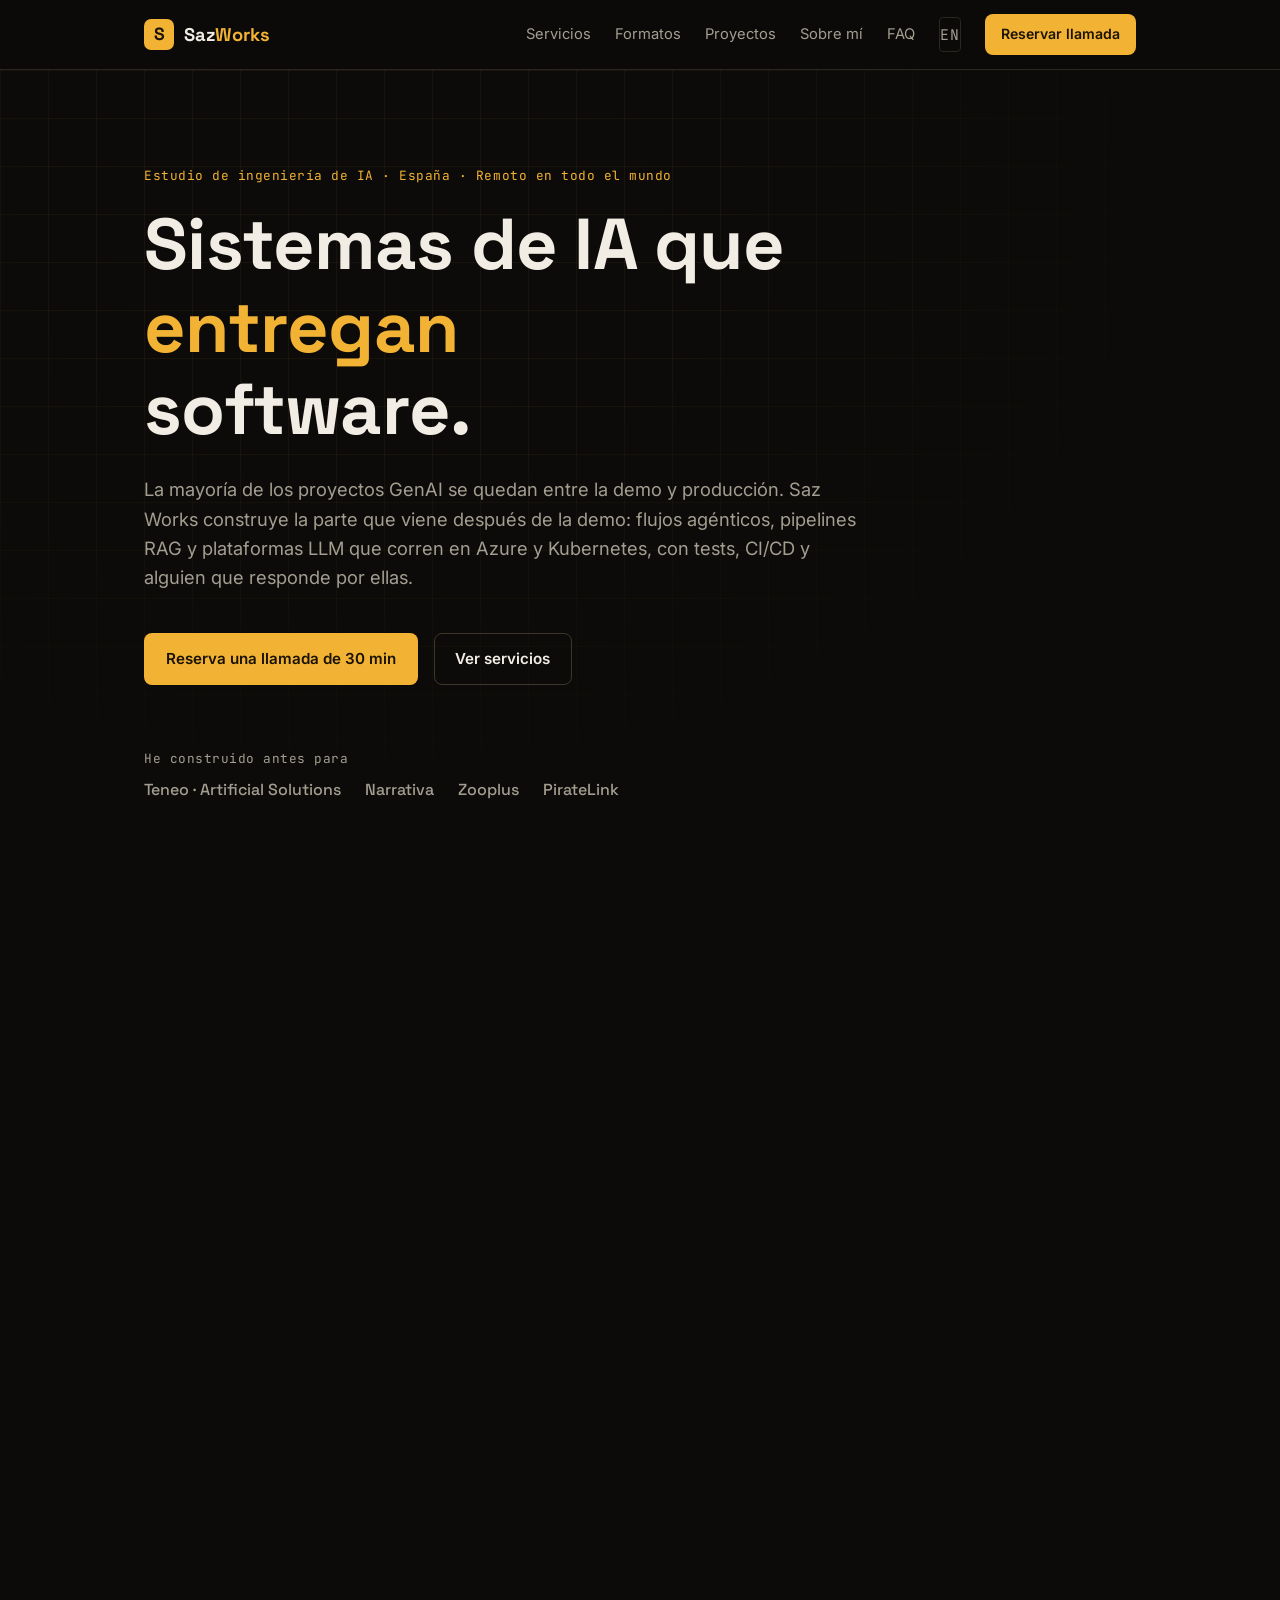
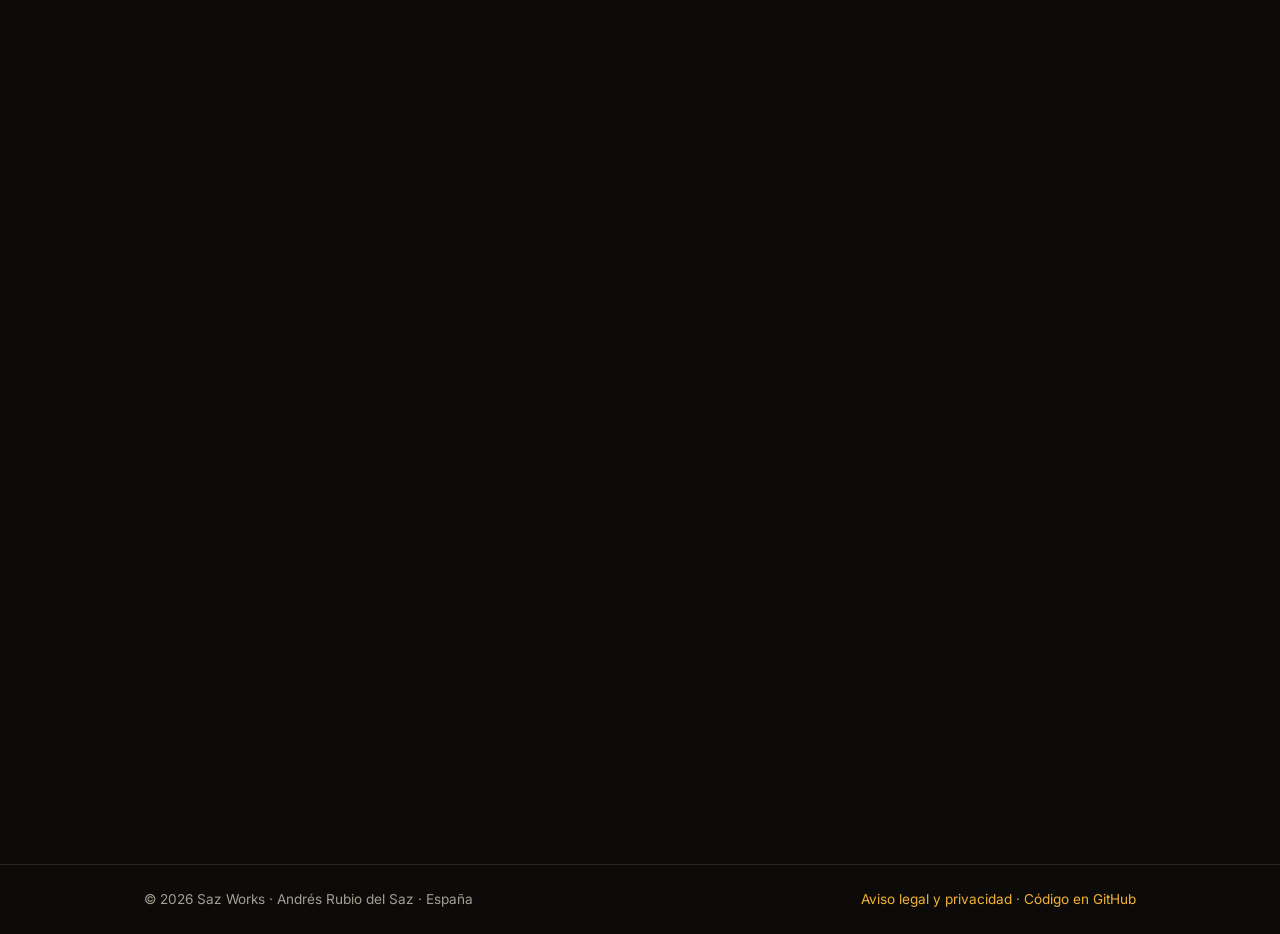
==== es/index.html @ 75184fa1 "Add brand assets, favicon, OG image, legal pages and testimonials slot - SVG logo set (horizontal da" ====
<!DOCTYPE html>
<html lang="es">
<head>
  <meta charset="UTF-8">
  <meta name="viewport" content="width=device-width, initial-scale=1.0">
  <title>Saz Works — Sistemas de IA que entregan software</title>
  <meta name="description" content="Saz Works es el estudio de ingeniería de IA de Andrés Rubio del Saz. GenAI en producción: flujos agénticos, pipelines RAG y plataformas LLM sobre Azure y Kubernetes. En remoto, desde España.">
  <meta name="author" content="Andrés Rubio del Saz">
  <meta name="theme-color" content="#0c0b09">
  <link rel="canonical" href="https://andresrubio.github.io/sazworks/es/">
  <link rel="alternate" hreflang="en" href="https://andresrubio.github.io/sazworks/">
  <link rel="alternate" hreflang="es" href="https://andresrubio.github.io/sazworks/es/">
  <link rel="alternate" hreflang="x-default" href="https://andresrubio.github.io/sazworks/">
  <meta property="og:type" content="website">
  <meta property="og:url" content="https://andresrubio.github.io/sazworks/es/">
  <meta property="og:title" content="Saz Works — Sistemas de IA que entregan software">
  <meta property="og:description" content="Ingeniería GenAI en producción: flujos agénticos, pipelines RAG y plataformas LLM que pasan de la demo a producción.">
  <meta property="og:site_name" content="Saz Works">
  <meta property="og:locale" content="es_ES">
  <meta property="og:image" content="https://andresrubio.github.io/sazworks/assets/og.png">
  <meta property="og:image:width" content="1200">
  <meta property="og:image:height" content="630">
  <meta property="og:image:alt" content="Saz Works — Sistemas de IA que entregan software">
  <meta name="twitter:card" content="summary_large_image">
  <link rel="icon" href="../favicon.ico" sizes="32x32">
  <link rel="icon" href="../favicon.svg" type="image/svg+xml">
  <link rel="apple-touch-icon" href="../assets/apple-touch-icon.png">
  <link rel="preconnect" href="https://fonts.googleapis.com">
  <link rel="preconnect" href="https://fonts.gstatic.com" crossorigin>
  <link href="https://fonts.googleapis.com/css2?family=Space+Grotesk:wght@500;700&family=Inter:wght@400;500;600&family=JetBrains+Mono:wght@400;500&display=swap" rel="stylesheet">
  <link rel="stylesheet" href="../styles.css">
  <noscript><style>.reveal{opacity:1;transform:none}</style></noscript>
  <script type="application/ld+json">
  {
    "@context": "https://schema.org",
    "@type": "ProfessionalService",
    "name": "Saz Works",
    "url": "https://andresrubio.github.io/sazworks/es/",
    "logo": "https://andresrubio.github.io/sazworks/assets/icon-512.png",
    "image": "https://andresrubio.github.io/sazworks/assets/og.png",
    "inLanguage": "es",
    "description": "Estudio de ingeniería de IA que construye GenAI en producción: flujos agénticos, pipelines RAG y plataformas LLM sobre Azure y Kubernetes.",
    "email": "andres.rubio.saz@gmail.com",
    "areaServed": "Worldwide",
    "address": { "@type": "PostalAddress", "addressCountry": "ES" },
    "founder": {
      "@type": "Person",
      "name": "Andrés Rubio del Saz",
      "jobTitle": "Ingeniero de IA y arquitecto de software",
      "sameAs": [
        "https://www.linkedin.com/in/andresrubiodelsaz",
        "https://github.com/AndresRubio",
        "https://andresrubio.github.io/portfolio",
        "https://andresrubio.github.io/aboutme/"
      ]
    }
  }
  </script>
</head>
<body>
  <a class="skip-link" href="#main">Saltar al contenido</a>

  <header class="site-header">
    <div class="container header-inner">
      <a href="#top" class="wordmark" aria-label="Inicio de Saz Works">
        <span class="wordmark-mark" aria-hidden="true">S</span>
        <span class="wordmark-text">Saz<span class="accent">Works</span></span>
      </a>
      <button class="nav-toggle" type="button" aria-expanded="false" aria-controls="site-nav" aria-label="Abrir menú">
        <span class="nav-toggle-bar"></span>
        <span class="nav-toggle-bar"></span>
      </button>
      <nav id="site-nav" class="site-nav" aria-label="Principal">
        <a href="#services">Servicios</a>
        <a href="#engagements">Formatos</a>
        <a href="#work">Proyectos</a>
        <a href="#about">Sobre mí</a>
        <a href="#faq">FAQ</a>
        <a href="../" class="lang-switch" lang="en" hreflang="en" aria-label="Switch to English">EN</a>
        <a href="mailto:andres.rubio.saz@gmail.com?subject=Saz%20Works%20%E2%80%94%20llamada%20inicial" class="btn btn-primary btn-sm cta">Reservar llamada</a>
      </nav>
    </div>
  </header>

  <main id="main">
    <section id="top" class="hero">
      <div class="container">
        <p class="eyebrow">Estudio de ingeniería de IA · España · Remoto en todo el mundo</p>
        <h1>Sistemas de IA que <span class="accent">entregan</span> software.</h1>
        <p class="hero-lead">
          La mayoría de los proyectos GenAI se quedan entre la demo y producción. Saz Works
          construye la parte que viene después de la demo: flujos agénticos, pipelines RAG y
          plataformas LLM que corren en Azure y Kubernetes, con tests, CI/CD y alguien que
          responde por ellas.
        </p>
        <div class="hero-actions">
          <a href="mailto:andres.rubio.saz@gmail.com?subject=Saz%20Works%20%E2%80%94%20llamada%20inicial" class="btn btn-primary cta">Reserva una llamada de 30 min</a>
          <a href="#services" class="btn btn-ghost">Ver servicios</a>
        </div>
        <div class="trust">
          <p class="trust-label">He construido antes para</p>
          <ul class="trust-list" role="list">
            <li>Teneo · Artificial Solutions</li>
            <li>Narrativa</li>
            <li>Zooplus</li>
            <li>PirateLink</li>
          </ul>
        </div>
      </div>
    </section>

    <section id="services" class="section reveal">
      <div class="container">
        <p class="section-kicker">01 · Servicios</p>
        <h2>Qué construyo</h2>
        <p class="section-intro">
          Cuatro cosas, de principio a fin: arquitectura, código, despliegue y entrega.
          Python y Java. Azure, AWS y Kubernetes. Tu stack, no el mío.
        </p>
        <div class="card-grid">
          <article class="card">
            <h3>Sistemas agénticos y SDLC con IA</h3>
            <p>
              Flujos multiagente que planifican, generan, revisan y entregan código o
              documentos. Uso de herramientas, orquestación, guardarraíles y evaluación para que
              los agentes se ganen la confianza en lugar de exigirla.
            </p>
            <ul class="tag-list" role="list">
              <li class="tag">Pydantic AI</li><li class="tag">LangChain</li><li class="tag">APIs de Claude y OpenAI</li><li class="tag">MCP</li>
            </ul>
          </article>
          <article class="card">
            <h3>RAG e integración de LLM</h3>
            <p>
              Pipelines de recuperación sobre tus propios datos, prompt engineering, evaluación
              de LLM privados y alojados, y datos sintéticos de prueba para que la calidad se
              mida en vez de intuirse.
            </p>
            <ul class="tag-list" role="list">
              <li class="tag">LlamaIndex</li><li class="tag">Búsqueda vectorial</li><li class="tag">Evaluación de LLM</li><li class="tag">Datos sintéticos</li>
            </ul>
          </article>
          <article class="card">
            <h3>Ingeniería de plataforma GenAI</h3>
            <p>
              Los servicios alrededor del modelo: microservicios en Python y Java, streams de
              Kafka, despliegues en Kubernetes sobre Azure o AWS, CI/CD y observabilidad. Diez
              años de backend aplicados a productos con LLM.
            </p>
            <ul class="tag-list" role="list">
              <li class="tag">Python</li><li class="tag">Java 21</li><li class="tag">Kubernetes</li><li class="tag">Azure</li><li class="tag">Kafka</li>
            </ul>
          </article>
          <article class="card">
            <h3>Auditoría de arquitectura de IA</h3>
            <p>
              Dos semanas dentro de tu stack GenAI actual. Recibes un informe escrito de lo que
              bloquea producción, una hoja de ruta priorizada y una estimación de coste y riesgo
              por paso. Útil antes de contratar, comprar o rehacer.
            </p>
            <ul class="tag-list" role="list">
              <li class="tag">Revisión de arquitectura</li><li class="tag">Hoja de ruta</li><li class="tag">Coste y riesgo</li>
            </ul>
          </article>
        </div>
      </div>
    </section>

    <section id="engagements" class="section reveal">
      <div class="container">
        <p class="section-kicker">02 · Formatos</p>
        <h2>Cómo podemos trabajar juntos</h2>
        <p class="section-intro">
          Tres formatos, cada uno con alcance fijo y una demo semanal. Presupuesto bajo petición
          tras una primera llamada.
        </p>
        <div class="card-grid card-grid-3">
          <article class="card card-plan">
            <p class="plan-length">1–2 semanas</p>
            <h3>Auditoría inicial</h3>
            <p>
              Evaluación de un proyecto GenAI existente o de una idea que quieres validar.
              Termina con un informe escrito y una hoja de ruta que puedes ejecutar conmigo o
              sin mí.
            </p>
            <ul class="check-list" role="list">
              <li>Revisión de arquitectura y código</li>
              <li>Carencias para llegar a producción</li>
              <li>Hoja de ruta priorizada y estimaciones</li>
            </ul>
            <a href="mailto:andres.rubio.saz@gmail.com?subject=Saz%20Works%20%E2%80%94%20auditor%C3%ADa%20inicial" class="btn btn-ghost btn-block cta">Pedir presupuesto</a>
          </article>
          <article class="card card-plan card-plan-featured">
            <p class="plan-length">4–8 semanas</p>
            <h3>Sprint de construcción</h3>
            <p>
              Una funcionalidad o sistema acotado, desplegado en tu entorno: un flujo de
              agentes, un servicio RAG, un arnés de evaluación. Demos semanales, tests,
              documentación y una sesión de entrega.
            </p>
            <ul class="check-list" role="list">
              <li>Alcance fijo, precio fijo</li>
              <li>Desplegado en tu nube</li>
              <li>Tests, CI/CD y documentación incluidos</li>
            </ul>
            <a href="mailto:andres.rubio.saz@gmail.com?subject=Saz%20Works%20%E2%80%94%20sprint%20de%20construcci%C3%B3n" class="btn btn-primary btn-block cta">Pedir presupuesto</a>
          </article>
          <article class="card card-plan">
            <p class="plan-length">Mensual</p>
            <h3>Ingeniero de IA fraccional</h3>
            <p>
              Dos o tres días a la semana integrado en tu equipo. Decisiones de arquitectura,
              código, revisiones y mentoría para ingenieros que se pasan a GenAI.
            </p>
            <ul class="check-list" role="list">
              <li>2–3 días por semana</li>
              <li>Cancelación con un mes de aviso</li>
              <li>Tus herramientas, tus repos, tus rituales</li>
            </ul>
            <a href="mailto:andres.rubio.saz@gmail.com?subject=Saz%20Works%20%E2%80%94%20ingeniero%20de%20IA%20fraccional" class="btn btn-ghost btn-block cta">Pedir presupuesto</a>
          </article>
        </div>
      </div>
    </section>

    <section id="process" class="section reveal">
      <div class="container">
        <p class="section-kicker">03 · Proceso</p>
        <h2>De la primera llamada a la entrega</h2>
        <ol class="steps" role="list">
          <li class="step">
            <span class="step-num">1</span>
            <h3>Llamada</h3>
            <p>Treinta minutos sobre qué intentas lanzar y qué lo está frenando. Sin diapositivas.</p>
          </li>
          <li class="step">
            <span class="step-num">2</span>
            <h3>Alcance</h3>
            <p>Una propuesta de una página: entregables, plazos, precio y qué queda explícitamente fuera.</p>
          </li>
          <li class="step">
            <span class="step-num">3</span>
            <h3>Construcción</h3>
            <p>Trabajo en tus repos con una demo cada semana. Ves progreso, no informes de estado.</p>
          </li>
          <li class="step">
            <span class="step-num">4</span>
            <h3>Entrega</h3>
            <p>Tests, documentación, runbooks y una sesión con tu equipo para que sobreviva sin mí.</p>
          </li>
        </ol>
      </div>
    </section>

    <section id="work" class="section reveal">
      <div class="container">
        <p class="section-kicker">04 · Proyectos seleccionados</p>
        <h2>Entregado antes</h2>
        <div class="work-list">
          <article class="work-item">
            <div class="work-head">
              <h3>Plataforma SaaS de IA conversacional</h3>
              <p class="work-meta">Teneo · Artificial Solutions · 2023–2026</p>
            </div>
            <p>
              Lideré la I+D GenAI de una plataforma conversacional low-code: patrones RAG,
              evaluación de LLM privados, datos sintéticos de prueba y módulos de analítica en
              Python con LlamaIndex y LangChain, desplegados en Azure y Kubernetes.
            </p>
            <ul class="tag-list" role="list">
              <li class="tag">RAG</li><li class="tag">Evaluación de LLM</li><li class="tag">Azure</li><li class="tag">Kubernetes</li><li class="tag">Java</li><li class="tag">Kafka</li>
            </ul>
          </article>
          <article class="work-item">
            <div class="work-head">
              <h3>Motor agéntico de juego PirateLink</h3>
              <p class="work-meta">I+D personal · 2023–actualidad</p>
            </div>
            <p>
              Un motor de eventos agéntico para videojuegos construido desde cero: agentes
              basados en LLaMA razonan sobre eventos del juego, voz en tiempo real con TTS/ASR
              de Groq, orquestación asíncrona y un flujo de programación asistido por IA en todo
              el desarrollo.
            </p>
            <ul class="tag-list" role="list">
              <li class="tag">Pydantic AI</li><li class="tag">LLaMA</li><li class="tag">Groq</li><li class="tag">TTS/ASR</li><li class="tag">Async</li>
            </ul>
          </article>
          <article class="work-item">
            <div class="work-head">
              <h3>Plataforma de NLP como servicio</h3>
              <p class="work-meta">Narrativa · 2022–2023</p>
            </div>
            <p>
              Diseñé y construí la capa SaaS que sirve los modelos NLP de Narrativa:
              microservicios en Java 17 y Micronaut, PostgreSQL, Kubernetes con Argo y GitLab
              CI/CD.
            </p>
            <ul class="tag-list" role="list">
              <li class="tag">Java 17</li><li class="tag">Micronaut</li><li class="tag">Argo</li><li class="tag">GitLab CI/CD</li>
            </ul>
          </article>
          <article class="work-item">
            <div class="work-head">
              <h3>Plataforma e-commerce y pipelines de ML</h3>
              <p class="work-meta">Zooplus · 2016–2022</p>
            </div>
            <p>
              Seis años en la migración de monolito a microservicios de una de las mayores
              plataformas de e-commerce de Europa, además de pipelines de machine learning con
              PySpark sobre AWS y Mesos.
            </p>
            <ul class="tag-list" role="list">
              <li class="tag">Microservicios</li><li class="tag">PySpark</li><li class="tag">AWS</li><li class="tag">Spring</li>
            </ul>
          </article>
        </div>
      </div>
    </section>

    <section id="about" class="section reveal">
      <div class="container about-grid">
        <div>
          <p class="section-kicker">05 · Sobre mí</p>
          <h2>Detrás de Saz Works</h2>
        </div>
        <div class="about-body">
          <p>
            Saz Works es el estudio de <strong>Andrés Rubio del Saz</strong>, ingeniero de IA y
            arquitecto de software afincado en España. Más de diez años de backend en Java y
            Python, los últimos tres centrados en GenAI: RAG, flujos agénticos y evaluación de
            LLM en producción.
          </p>
          <p>
            Trabajo como un único ingeniero senior, no como agencia. Hablas con la persona que
            escribe el código. Digo que no al trabajo que no puedo entregar bien, y discuto las
            decisiones técnicas cuando la evidencia lo pide.
          </p>
          <div class="about-links">
            <a href="https://andresrubio.github.io/portfolio" class="text-link" target="_blank" rel="noopener">Portfolio</a>
            <a href="https://andresrubio.github.io/aboutme/" class="text-link" target="_blank" rel="noopener">CV</a>
            <a href="https://www.linkedin.com/in/andresrubiodelsaz" class="text-link" target="_blank" rel="noopener">LinkedIn</a>
            <a href="https://github.com/AndresRubio" class="text-link" target="_blank" rel="noopener">GitHub</a>
          </div>
        </div>
      </div>
    </section>

    <!--
      TESTIMONIOS — descomenta esta sección cuando tengas 2 o 3 citas reales.
      Pídelas a excompañeros o clientes de Teneo, Narrativa o Zooplus. Menos de 40 palabras
      cada una, siempre con nombre, cargo y empresa. Nunca publiques citas inventadas.

    <section id="testimonials" class="section reveal">
      <div class="container">
        <p class="section-kicker">06 · Qué dicen los clientes</p>
        <h2>En sus palabras</h2>
        <div class="card-grid card-grid-3 quotes">
          <figure class="card quote">
            <blockquote>
              <p>«La cita va aquí. Concreta, sobre el resultado, menos de cuarenta palabras.»</p>
            </blockquote>
            <figcaption><strong>Nombre Apellido</strong><span>Cargo · Empresa</span></figcaption>
          </figure>
          <figure class="card quote">
            <blockquote>
              <p>«La cita va aquí.»</p>
            </blockquote>
            <figcaption><strong>Nombre Apellido</strong><span>Cargo · Empresa</span></figcaption>
          </figure>
          <figure class="card quote">
            <blockquote>
              <p>«La cita va aquí.»</p>
            </blockquote>
            <figcaption><strong>Nombre Apellido</strong><span>Cargo · Empresa</span></figcaption>
          </figure>
        </div>
      </div>
    </section>
    -->

    <section id="faq" class="section reveal">
      <div class="container">
        <p class="section-kicker">06 · FAQ</p>
        <h2>Preguntas habituales</h2>
        <div class="faq-list">
          <details>
            <summary>¿Trabajas en remoto y con distintos husos horarios?</summary>
            <p>Sí. Estoy en España (CET) y trabajo en remoto con equipos de toda Europa desde 2022. Con cuatro horas de solapamiento al día es suficiente.</p>
          </details>
          <details>
            <summary>¿Qué modelos y nubes utilizas?</summary>
            <p>Lo que encaje con tus restricciones: Claude, OpenAI, Gemini o modelos abiertos como LLaMA en Groq o en tus propias GPU. Azure y AWS en producción, Kubernetes en ambos.</p>
          </details>
          <details>
            <summary>¿Firmas NDA y trabajas en nuestros repositorios?</summary>
            <p>Sí a ambas. Trabajo dentro de tu GitHub o GitLab, sigo tu proceso de revisión y lo dejo todo documentado.</p>
          </details>
          <details>
            <summary>¿Cuál es la forma más rápida de empezar?</summary>
            <p>Reserva una llamada de treinta minutos. Si hay encaje, recibes una propuesta de una página en tres días laborables y normalmente podemos empezar en dos semanas.</p>
          </details>
        </div>
      </div>
    </section>

    <section id="contact" class="section reveal contact">
      <div class="container">
        <p class="section-kicker">07 · Contacto</p>
        <h2>¿Tienes un proyecto GenAI atascado antes de producción?</h2>
        <p class="section-intro">Cuéntame qué intentas lanzar. Respondo en un día laborable.</p>
        <div class="hero-actions">
          <a href="mailto:andres.rubio.saz@gmail.com?subject=Saz%20Works%20%E2%80%94%20llamada%20inicial" class="btn btn-primary cta">Reserva una llamada de 30 min</a>
          <a href="mailto:andres.rubio.saz@gmail.com" class="btn btn-ghost">andres.rubio.saz@gmail.com</a>
          <a href="https://www.linkedin.com/in/andresrubiodelsaz" class="btn btn-ghost" target="_blank" rel="noopener">LinkedIn</a>
        </div>
      </div>
    </section>
  </main>

  <footer class="site-footer">
    <div class="container footer-inner">
      <p>&copy; 2026 Saz Works · Andrés Rubio del Saz · España</p>
      <p><a href="legal/">Aviso legal y privacidad</a> · <a href="https://github.com/AndresRubio/sazworks" target="_blank" rel="noopener">Código en GitHub</a></p>
    </div>
  </footer>

  <script src="../script.js"></script>
</body>
</html>
---- styles.css ----
:root {
  --bg: #0c0b09;
  --bg-rgb: 12, 11, 9;
  --bg-alt: #15130f;
  --bg-card: #17150f;
  --text: #f1ede4;
  --text-dim: #a49e91;
  --accent: #f2b233;
  --accent-ink: #1a1305;
  --border: #2a2620;
  --border-strong: #3d3729;
  --font-sans: 'Inter', system-ui, sans-serif;
  --font-display: 'Space Grotesk', 'Inter', system-ui, sans-serif;
  --font-mono: 'JetBrains Mono', ui-monospace, monospace;
  --space-1: 0.5rem;
  --space-2: 1rem;
  --space-3: 1.5rem;
  --space-4: 2.5rem;
  --space-5: 4rem;
  --space-6: 6rem;
  --max-width: 1040px;
  --radius: 10px;
}

* { box-sizing: border-box; }

html { scroll-behavior: smooth; }

@media (prefers-reduced-motion: reduce) {
  html { scroll-behavior: auto; }
  *, *::before, *::after { animation: none !important; transition: none !important; }
}

body {
  margin: 0;
  background: var(--bg);
  color: var(--text);
  font-family: var(--font-sans);
  line-height: 1.6;
  -webkit-font-smoothing: antialiased;
}

.container {
  max-width: var(--max-width);
  margin: 0 auto;
  padding: 0 var(--space-3);
}

.accent { color: var(--accent); }

h1, h2, h3 {
  font-family: var(--font-display);
  font-weight: 700;
  line-height: 1.15;
  margin: 0 0 var(--space-2);
  color: var(--text);
  letter-spacing: -0.01em;
}

h2 { font-size: clamp(1.6rem, 3.5vw, 2.25rem); }
h3 { font-size: 1.15rem; }

p { color: var(--text-dim); margin: 0 0 var(--space-2); }
strong { color: var(--text); font-weight: 600; }

a { color: var(--accent); text-decoration: none; }
a:hover { text-decoration: underline; }

a:focus-visible, button:focus-visible, summary:focus-visible {
  outline: 2px solid var(--accent);
  outline-offset: 3px;
}

.skip-link {
  position: absolute;
  left: -999px;
  top: 0;
  background: var(--accent);
  color: var(--accent-ink);
  padding: var(--space-1) var(--space-2);
  z-index: 100;
}
.skip-link:focus { left: var(--space-2); }

/* Header */

.site-header {
  position: sticky;
  top: 0;
  z-index: 10;
  background: rgba(var(--bg-rgb), 0.85);
  backdrop-filter: blur(10px);
  border-bottom: 1px solid var(--border);
}

.header-inner {
  display: flex;
  align-items: center;
  justify-content: space-between;
  gap: var(--space-3);
  padding-top: 0.9rem;
  padding-bottom: 0.9rem;
}

.wordmark {
  display: inline-flex;
  align-items: center;
  gap: 0.6rem;
  color: var(--text);
  font-family: var(--font-display);
  font-weight: 700;
  font-size: 1.15rem;
  letter-spacing: -0.01em;
}
.wordmark:hover { text-decoration: none; }

.wordmark-mark {
  display: inline-grid;
  place-items: center;
  width: 1.9rem;
  height: 1.9rem;
  border-radius: 7px;
  background: var(--accent);
  color: var(--accent-ink);
  font-size: 1.1rem;
  line-height: 1;
}

.site-nav {
  display: flex;
  align-items: center;
  gap: var(--space-3);
}

.site-nav a:not(.btn) {
  color: var(--text-dim);
  font-size: 0.92rem;
  padding: 0.3rem 0;
}

.site-nav a:not(.btn):hover,
.site-nav a:not(.btn).active {
  color: var(--text);
  text-decoration: none;
}

.nav-toggle {
  display: none;
  background: none;
  border: 1px solid var(--border);
  border-radius: 6px;
  width: 2.5rem;
  height: 2.5rem;
  padding: 0;
  cursor: pointer;
  flex-direction: column;
  align-items: center;
  justify-content: center;
  gap: 5px;
}

.nav-toggle-bar {
  display: block;
  width: 1.1rem;
  height: 2px;
  background: var(--text);
  transition: transform 0.2s ease;
}

.nav-toggle[aria-expanded="true"] .nav-toggle-bar:first-child { transform: translateY(3.5px) rotate(45deg); }
.nav-toggle[aria-expanded="true"] .nav-toggle-bar:last-child { transform: translateY(-3.5px) rotate(-45deg); }

@media (max-width: 760px) {
  .nav-toggle { display: flex; }
  .site-nav {
    display: none;
    position: absolute;
    left: 0;
    right: 0;
    top: 100%;
    flex-direction: column;
    align-items: stretch;
    gap: 0;
    background: var(--bg);
    border-bottom: 1px solid var(--border);
    padding: var(--space-1) var(--space-3) var(--space-3);
  }
  .site-nav.is-open { display: flex; }
  .site-nav a:not(.btn) { padding: 0.7rem 0; border-bottom: 1px solid var(--border); }
  .site-nav .btn { margin-top: var(--space-2); text-align: center; }
}

/* Language switch */

.site-nav .lang-switch {
  font-family: var(--font-mono);
  font-size: 0.8rem;
  letter-spacing: 0.06em;
  border: 1px solid var(--border);
  border-radius: 4px;
  padding: 0.3rem 0.55rem;
}
.site-nav .lang-switch:hover { border-color: var(--accent); }

@media (max-width: 760px) {
  .site-nav .lang-switch { align-self: flex-start; margin-top: var(--space-2); border-bottom: 1px solid var(--border); }
}

/* Buttons */

.btn {
  display: inline-block;
  font-family: var(--font-sans);
  font-weight: 600;
  font-size: 0.95rem;
  padding: 0.8rem 1.3rem;
  border-radius: 8px;
  border: 1px solid transparent;
  transition: transform 0.15s ease, background 0.15s ease, border-color 0.15s ease;
}
.btn:hover { text-decoration: none; transform: translateY(-1px); }

.btn-primary {
  background: var(--accent);
  color: var(--accent-ink);
}
.btn-primary:hover { background: #ffc44d; }

.btn-ghost {
  color: var(--text);
  border-color: var(--border-strong);
}
.btn-ghost:hover { border-color: var(--accent); color: var(--accent); }

.btn-sm { padding: 0.5rem 0.95rem; font-size: 0.88rem; }
.btn-block { display: block; text-align: center; margin-top: auto; }

/* Hero */

.hero {
  position: relative;
  padding: var(--space-6) 0 var(--space-5);
  overflow: hidden;
}

.hero::before {
  content: "";
  position: absolute;
  inset: 0;
  background-image:
    linear-gradient(to right, rgba(242, 178, 51, 0.06) 1px, transparent 1px),
    linear-gradient(to bottom, rgba(242, 178, 51, 0.06) 1px, transparent 1px);
  background-size: 48px 48px;
  mask-image: radial-gradient(ellipse at 30% 20%, black 20%, transparent 70%);
  -webkit-mask-image: radial-gradient(ellipse at 30% 20%, black 20%, transparent 70%);
  pointer-events: none;
}

.hero .container { position: relative; }

.eyebrow,
.section-kicker,
.plan-length,
.work-meta,
.trust-label {
  font-family: var(--font-mono);
  font-size: 0.8rem;
  letter-spacing: 0.04em;
  color: var(--accent);
  margin: 0 0 var(--space-2);
}

.hero h1 {
  font-size: clamp(2.4rem, 6.5vw, 4.5rem);
  max-width: 14ch;
  margin-bottom: var(--space-3);
}

.hero-lead {
  font-size: 1.15rem;
  max-width: 60ch;
  margin-bottom: var(--space-4);
}

.hero-actions {
  display: flex;
  gap: var(--space-2);
  flex-wrap: wrap;
  margin-bottom: var(--space-5);
}

.trust-label { color: var(--text-dim); margin-bottom: var(--space-1); }

.trust-list {
  list-style: none;
  margin: 0;
  padding: 0;
  display: flex;
  flex-wrap: wrap;
  gap: var(--space-1) var(--space-3);
  font-family: var(--font-display);
  font-weight: 500;
  color: var(--text-dim);
}

/* Sections */

.section {
  padding: var(--space-6) 0;
  border-top: 1px solid var(--border);
}

.reveal {
  opacity: 0;
  transform: translateY(18px);
  transition: opacity 0.55s ease, transform 0.55s ease;
}
.reveal.is-visible { opacity: 1; transform: none; }

.section-intro {
  font-size: 1.05rem;
  max-width: 62ch;
  margin-bottom: var(--space-4);
}

/* Cards */

.card-grid {
  display: grid;
  grid-template-columns: repeat(2, minmax(0, 1fr));
  gap: var(--space-3);
}

.card-grid-3 { grid-template-columns: repeat(3, minmax(0, 1fr)); }

@media (max-width: 860px) {
  .card-grid-3 { grid-template-columns: 1fr; }
}

@media (max-width: 640px) {
  .card-grid { grid-template-columns: 1fr; }
}

.card {
  background: var(--bg-card);
  border: 1px solid var(--border);
  border-radius: var(--radius);
  padding: var(--space-3);
  display: flex;
  flex-direction: column;
  gap: var(--space-1);
  transition: border-color 0.2s ease;
}
.card:hover { border-color: var(--border-strong); }

.card h3 { margin-bottom: 0.25rem; }
.card p { font-size: 0.95rem; }

.card-plan-featured {
  border-color: var(--accent);
  box-shadow: 0 0 0 1px rgba(242, 178, 51, 0.25), 0 20px 50px -30px rgba(242, 178, 51, 0.35);
}

.plan-length { margin-bottom: 0.25rem; }

.check-list {
  list-style: none;
  margin: 0 0 var(--space-3);
  padding: 0;
  color: var(--text-dim);
  font-size: 0.92rem;
}
.check-list li { padding-left: 1.4rem; position: relative; margin-bottom: 0.35rem; }
.check-list li::before {
  content: "✓";
  position: absolute;
  left: 0;
  color: var(--accent);
  font-family: var(--font-mono);
}

.tag-list {
  list-style: none;
  margin: var(--space-1) 0 0;
  padding: 0;
  display: flex;
  flex-wrap: wrap;
  gap: 0.4rem;
}

.tag {
  font-family: var(--font-mono);
  font-size: 0.74rem;
  padding: 0.25rem 0.6rem;
  border-radius: 4px;
  color: var(--text-dim);
  background: var(--bg-alt);
  border: 1px solid var(--border);
}

/* Process */

.steps {
  list-style: none;
  margin: 0;
  padding: 0;
  display: grid;
  grid-template-columns: repeat(auto-fit, minmax(210px, 1fr));
  gap: var(--space-3);
  counter-reset: step;
}

.step {
  padding-top: var(--space-2);
  border-top: 2px solid var(--border);
}

.step-num {
  font-family: var(--font-mono);
  color: var(--accent);
  font-size: 0.85rem;
  display: block;
  margin-bottom: var(--space-1);
}

.step h3 { margin-bottom: 0.4rem; }
.step p { font-size: 0.95rem; margin: 0; }

/* Work */

.work-list { display: grid; gap: var(--space-2); }

.work-item {
  border: 1px solid var(--border);
  border-radius: var(--radius);
  padding: var(--space-3);
  display: grid;
  grid-template-columns: minmax(0, 1fr) minmax(0, 1.4fr);
  gap: var(--space-2) var(--space-4);
  align-items: start;
}

.work-head h3 { margin-bottom: 0.3rem; }
.work-meta { margin: 0; }
.work-item > p { margin: 0; font-size: 0.95rem; }
.work-item .tag-list { grid-column: 2; }

@media (max-width: 640px) {
  .work-item { grid-template-columns: 1fr; }
  .work-item .tag-list { grid-column: auto; }
}

/* About */

.about-grid {
  display: grid;
  grid-template-columns: minmax(0, 1fr) minmax(0, 2fr);
  gap: var(--space-4);
}

.about-body p { font-size: 1.05rem; max-width: 60ch; }

.about-links {
  display: flex;
  flex-wrap: wrap;
  gap: var(--space-2) var(--space-3);
  margin-top: var(--space-3);
}

.text-link {
  font-family: var(--font-mono);
  font-size: 0.9rem;
  border-bottom: 1px solid var(--border-strong);
  padding-bottom: 2px;
}
.text-link:hover { text-decoration: none; border-color: var(--accent); }

@media (max-width: 760px) {
  .about-grid { grid-template-columns: 1fr; gap: var(--space-2); }
}

/* FAQ */

.faq-list { max-width: 72ch; }

.faq-list details {
  border-top: 1px solid var(--border);
  padding: var(--space-2) 0;
}
.faq-list details:last-child { border-bottom: 1px solid var(--border); }

.faq-list summary {
  cursor: pointer;
  font-family: var(--font-display);
  font-weight: 500;
  font-size: 1.05rem;
  color: var(--text);
  list-style: none;
  display: flex;
  justify-content: space-between;
  gap: var(--space-2);
}
.faq-list summary::-webkit-details-marker { display: none; }
.faq-list summary::after {
  content: "+";
  color: var(--accent);
  font-family: var(--font-mono);
  flex-shrink: 0;
}
.faq-list details[open] summary::after { content: "−"; }
.faq-list details p { margin: var(--space-2) 0 0; max-width: 62ch; }

/* Testimonials */

.quote { margin: 0; }
.quote blockquote { margin: 0 0 var(--space-2); }
.quote blockquote p { font-size: 1.02rem; color: var(--text); }
.quote figcaption { display: flex; flex-direction: column; font-size: 0.88rem; color: var(--text-dim); margin-top: auto; }
.quote figcaption strong { color: var(--text); }

/* Legal pages */

.legal .section { border-top: none; padding-top: var(--space-4); }
.prose { max-width: 72ch; }
.prose h1 { font-size: clamp(1.9rem, 4vw, 2.6rem); }
.prose h2 { font-size: 1.25rem; margin-top: var(--space-4); }
.legal-updated { font-family: var(--font-mono); font-size: 0.8rem; }
.plain-list { list-style: none; padding: 0; margin: 0 0 var(--space-2); color: var(--text-dim); }
.plain-list li { padding: 0.25rem 0; }
.fill-in { color: var(--accent); font-family: var(--font-mono); font-size: 0.9em; }

/* Contact */

.contact { background: var(--bg-alt); }
.contact h2 { max-width: 22ch; }
.contact .hero-actions { margin-bottom: 0; }

/* Footer */

.site-footer {
  border-top: 1px solid var(--border);
  padding: var(--space-3) 0;
}

.footer-inner {
  display: flex;
  justify-content: space-between;
  flex-wrap: wrap;
  gap: var(--space-1) var(--space-3);
}

.site-footer p { margin: 0; font-size: 0.85rem; }

/* Print */

@media print {
  .site-header, .nav-toggle, .btn, .hero::before { display: none !important; }
  .reveal { opacity: 1 !important; transform: none !important; }
  body { background: #fff; color: #111; }
  p, .tag, .check-list, .trust-list { color: #333; }
  h1, h2, h3, strong { color: #000; }
  .card, .work-item, .tag { border-color: #ccc; background: #fff; }
  .faq-list details { page-break-inside: avoid; }
  .faq-list details p { display: block; }
}
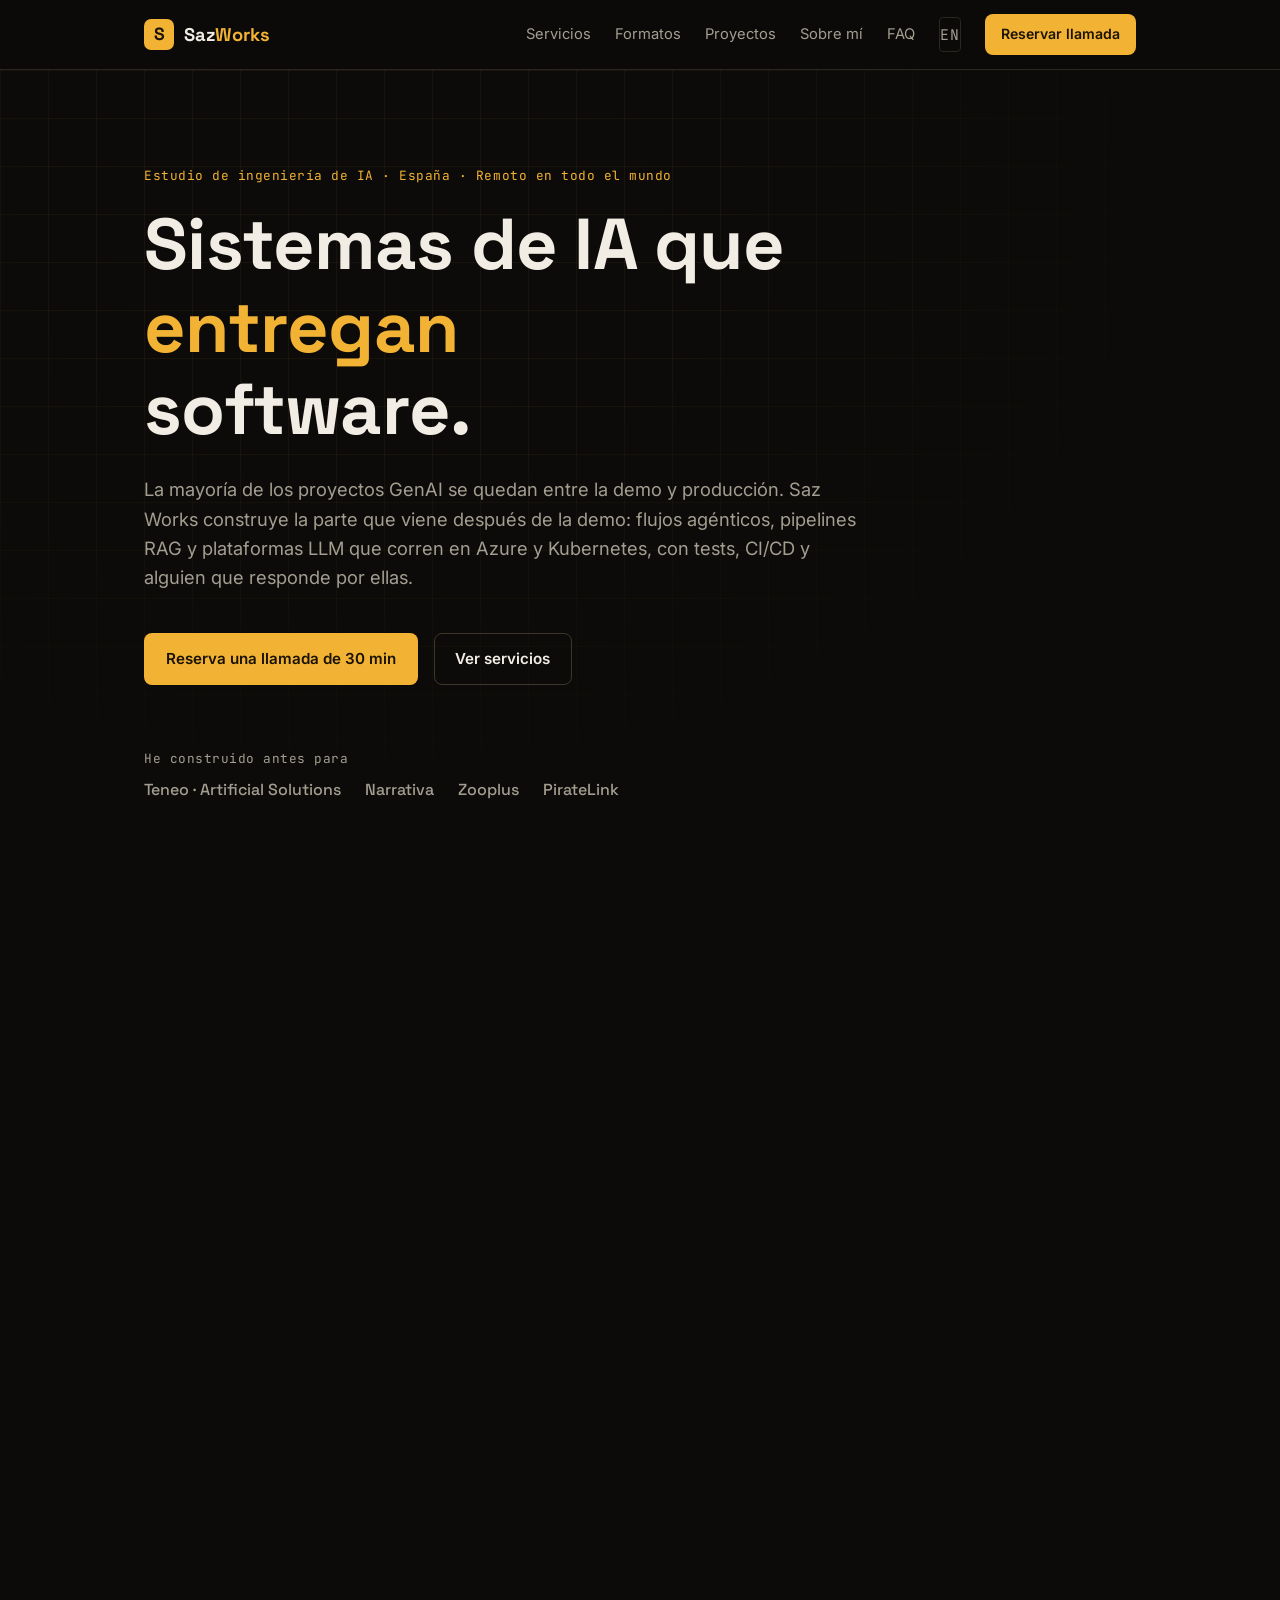
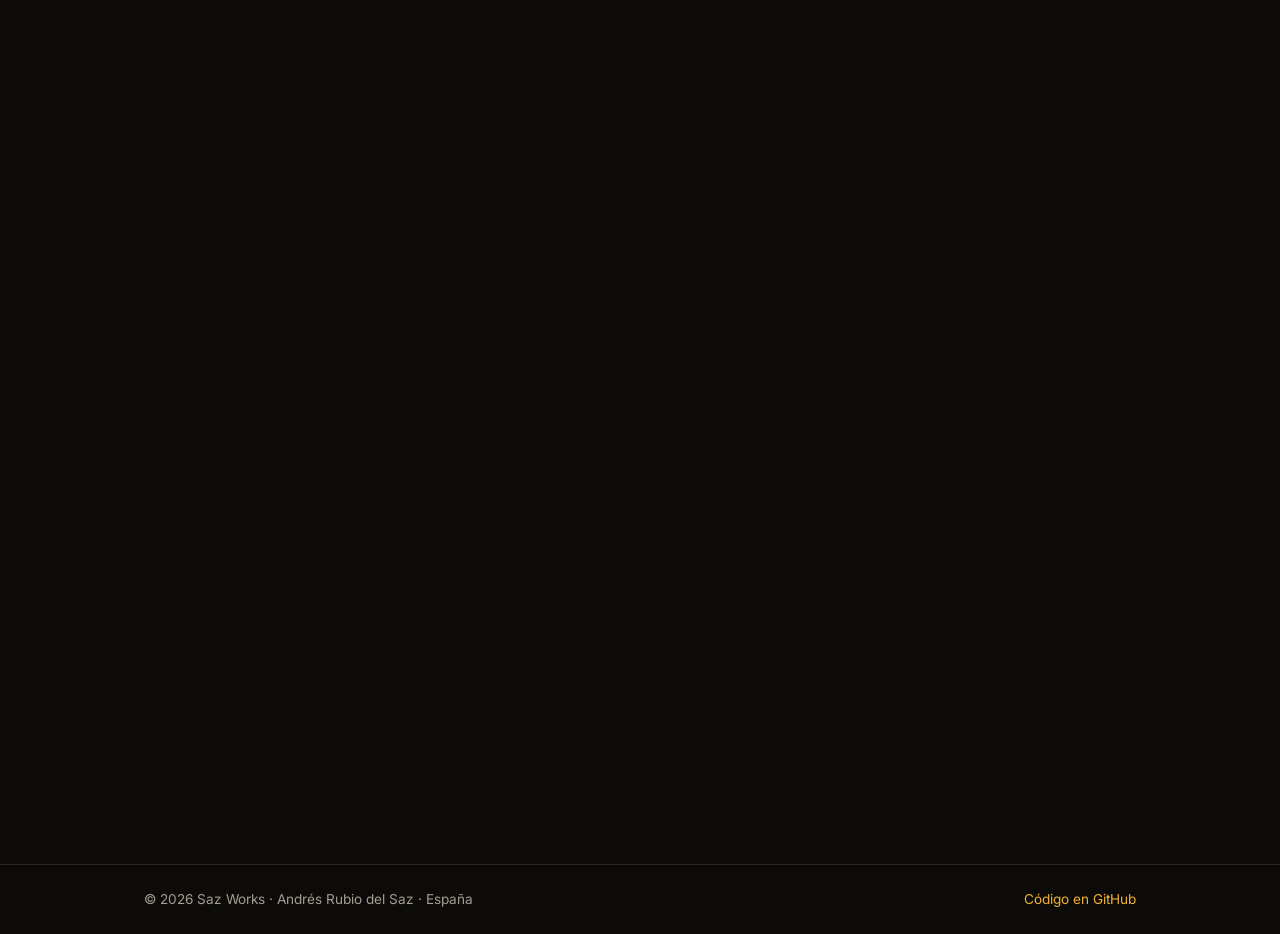
==== commit c771f83e: "Add Spanish version at /es/ with language switch and hreflang Co-Authored-By: Claude Fable 5.1 <nore" ====
--- a/es/index.html
+++ b/es/index.html
@@ -17,14 +17,8 @@
   <meta property="og:description" content="Ingeniería GenAI en producción: flujos agénticos, pipelines RAG y plataformas LLM que pasan de la demo a producción.">
   <meta property="og:site_name" content="Saz Works">
   <meta property="og:locale" content="es_ES">
-  <meta property="og:image" content="https://andresrubio.github.io/sazworks/assets/og.png">
-  <meta property="og:image:width" content="1200">
-  <meta property="og:image:height" content="630">
-  <meta property="og:image:alt" content="Saz Works — Sistemas de IA que entregan software">
-  <meta name="twitter:card" content="summary_large_image">
-  <link rel="icon" href="../favicon.ico" sizes="32x32">
-  <link rel="icon" href="../favicon.svg" type="image/svg+xml">
-  <link rel="apple-touch-icon" href="../assets/apple-touch-icon.png">
+  <meta name="twitter:card" content="summary">
+  <link rel="icon" href="data:image/svg+xml,<svg xmlns='http://www.w3.org/2000/svg' viewBox='0 0 100 100'><rect width='100' height='100' rx='18' fill='%230c0b09'/><text x='50' y='72' text-anchor='middle' font-size='64' font-weight='700' font-family='system-ui' fill='%23f2b233'>S</text></svg>">
   <link rel="preconnect" href="https://fonts.googleapis.com">
   <link rel="preconnect" href="https://fonts.gstatic.com" crossorigin>
   <link href="https://fonts.googleapis.com/css2?family=Space+Grotesk:wght@500;700&family=Inter:wght@400;500;600&family=JetBrains+Mono:wght@400;500&display=swap" rel="stylesheet">
@@ -36,8 +30,6 @@
     "@type": "ProfessionalService",
     "name": "Saz Works",
     "url": "https://andresrubio.github.io/sazworks/es/",
-    "logo": "https://andresrubio.github.io/sazworks/assets/icon-512.png",
-    "image": "https://andresrubio.github.io/sazworks/assets/og.png",
     "inLanguage": "es",
     "description": "Estudio de ingeniería de IA que construye GenAI en producción: flujos agénticos, pipelines RAG y plataformas LLM sobre Azure y Kubernetes.",
     "email": "andres.rubio.saz@gmail.com",
@@ -346,39 +338,6 @@
       </div>
     </section>
 
-    <!--
-      TESTIMONIOS — descomenta esta sección cuando tengas 2 o 3 citas reales.
-      Pídelas a excompañeros o clientes de Teneo, Narrativa o Zooplus. Menos de 40 palabras
-      cada una, siempre con nombre, cargo y empresa. Nunca publiques citas inventadas.
-
-    <section id="testimonials" class="section reveal">
-      <div class="container">
-        <p class="section-kicker">06 · Qué dicen los clientes</p>
-        <h2>En sus palabras</h2>
-        <div class="card-grid card-grid-3 quotes">
-          <figure class="card quote">
-            <blockquote>
-              <p>«La cita va aquí. Concreta, sobre el resultado, menos de cuarenta palabras.»</p>
-            </blockquote>
-            <figcaption><strong>Nombre Apellido</strong><span>Cargo · Empresa</span></figcaption>
-          </figure>
-          <figure class="card quote">
-            <blockquote>
-              <p>«La cita va aquí.»</p>
-            </blockquote>
-            <figcaption><strong>Nombre Apellido</strong><span>Cargo · Empresa</span></figcaption>
-          </figure>
-          <figure class="card quote">
-            <blockquote>
-              <p>«La cita va aquí.»</p>
-            </blockquote>
-            <figcaption><strong>Nombre Apellido</strong><span>Cargo · Empresa</span></figcaption>
-          </figure>
-        </div>
-      </div>
-    </section>
-    -->
-
     <section id="faq" class="section reveal">
       <div class="container">
         <p class="section-kicker">06 · FAQ</p>
@@ -421,7 +380,7 @@
   <footer class="site-footer">
     <div class="container footer-inner">
       <p>&copy; 2026 Saz Works · Andrés Rubio del Saz · España</p>
-      <p><a href="legal/">Aviso legal y privacidad</a> · <a href="https://github.com/AndresRubio/sazworks" target="_blank" rel="noopener">Código en GitHub</a></p>
+      <p><a href="https://github.com/AndresRubio/sazworks" target="_blank" rel="noopener">Código en GitHub</a></p>
     </div>
   </footer>
 
--- a/styles.css
+++ b/styles.css
@@ -510,25 +510,6 @@
 .faq-list details[open] summary::after { content: "−"; }
 .faq-list details p { margin: var(--space-2) 0 0; max-width: 62ch; }
 
-/* Testimonials */
-
-.quote { margin: 0; }
-.quote blockquote { margin: 0 0 var(--space-2); }
-.quote blockquote p { font-size: 1.02rem; color: var(--text); }
-.quote figcaption { display: flex; flex-direction: column; font-size: 0.88rem; color: var(--text-dim); margin-top: auto; }
-.quote figcaption strong { color: var(--text); }
-
-/* Legal pages */
-
-.legal .section { border-top: none; padding-top: var(--space-4); }
-.prose { max-width: 72ch; }
-.prose h1 { font-size: clamp(1.9rem, 4vw, 2.6rem); }
-.prose h2 { font-size: 1.25rem; margin-top: var(--space-4); }
-.legal-updated { font-family: var(--font-mono); font-size: 0.8rem; }
-.plain-list { list-style: none; padding: 0; margin: 0 0 var(--space-2); color: var(--text-dim); }
-.plain-list li { padding: 0.25rem 0; }
-.fill-in { color: var(--accent); font-family: var(--font-mono); font-size: 0.9em; }
-
 /* Contact */
 
 .contact { background: var(--bg-alt); }
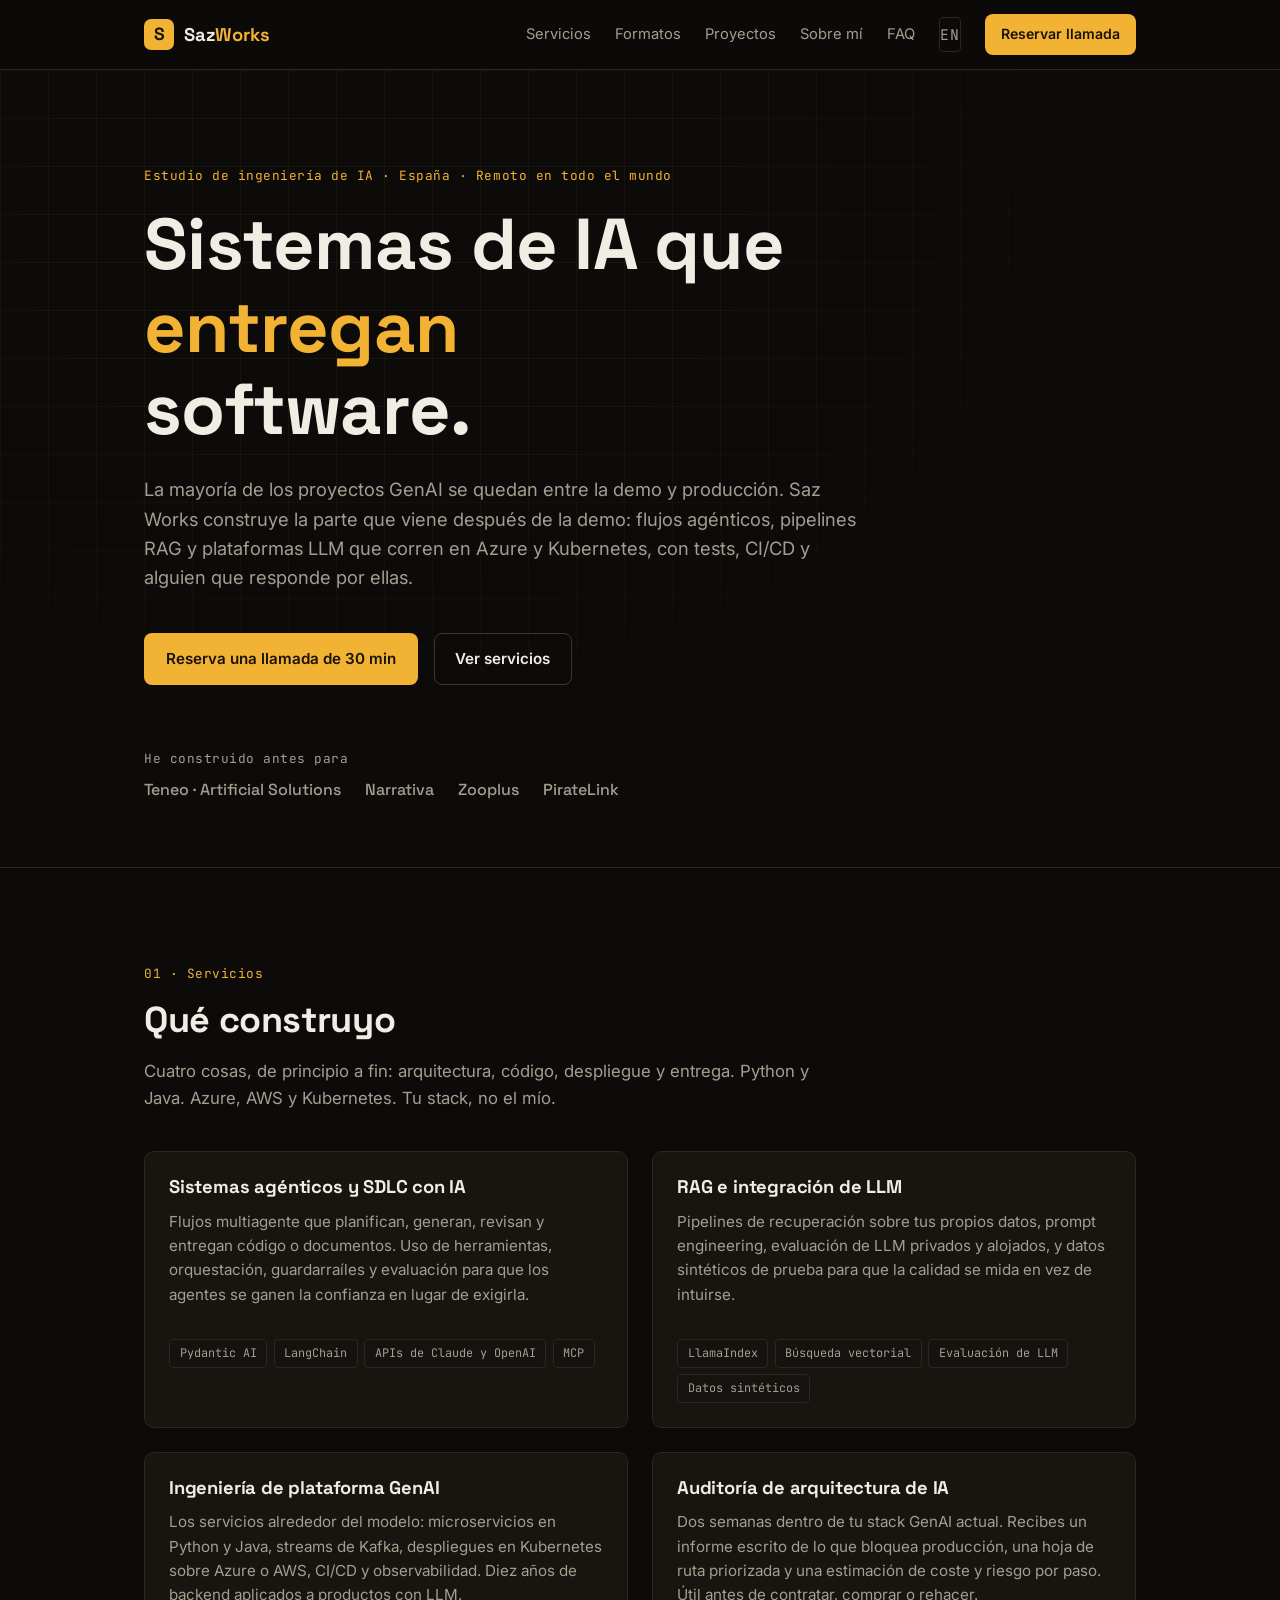
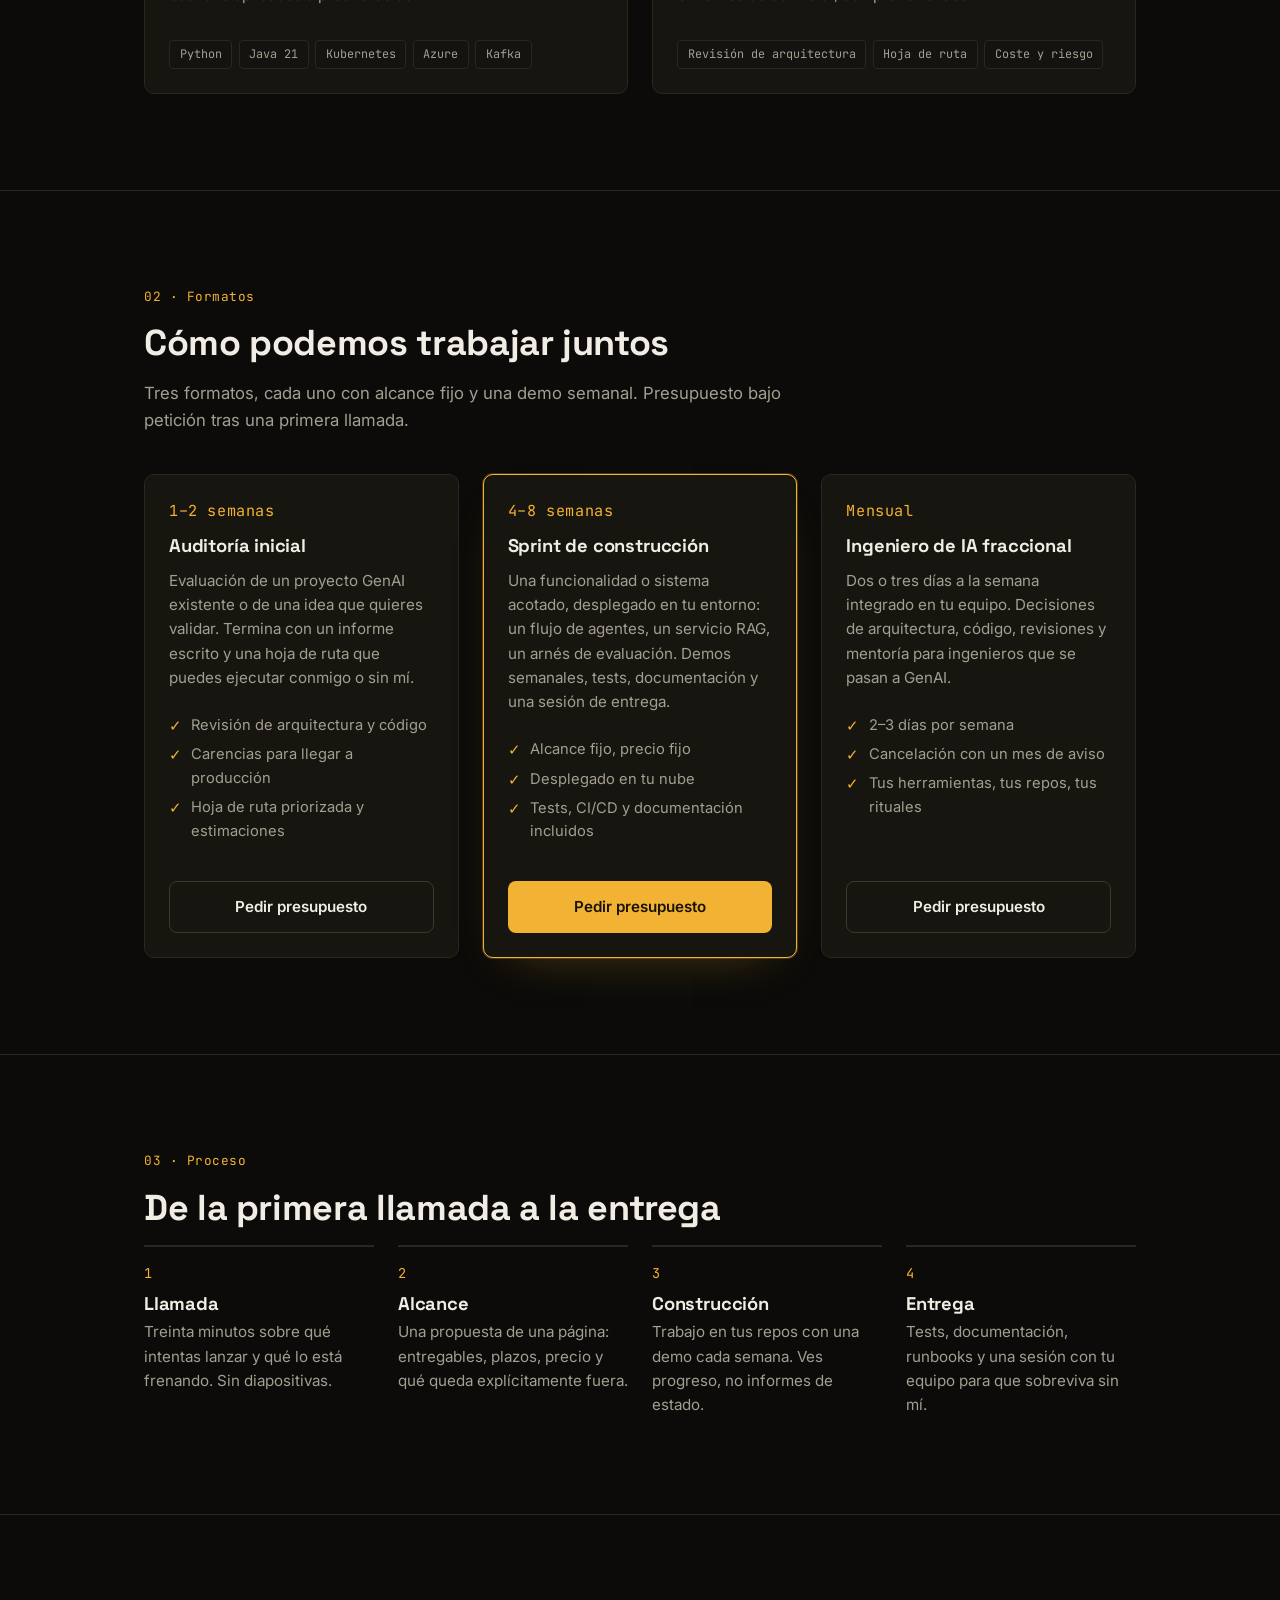
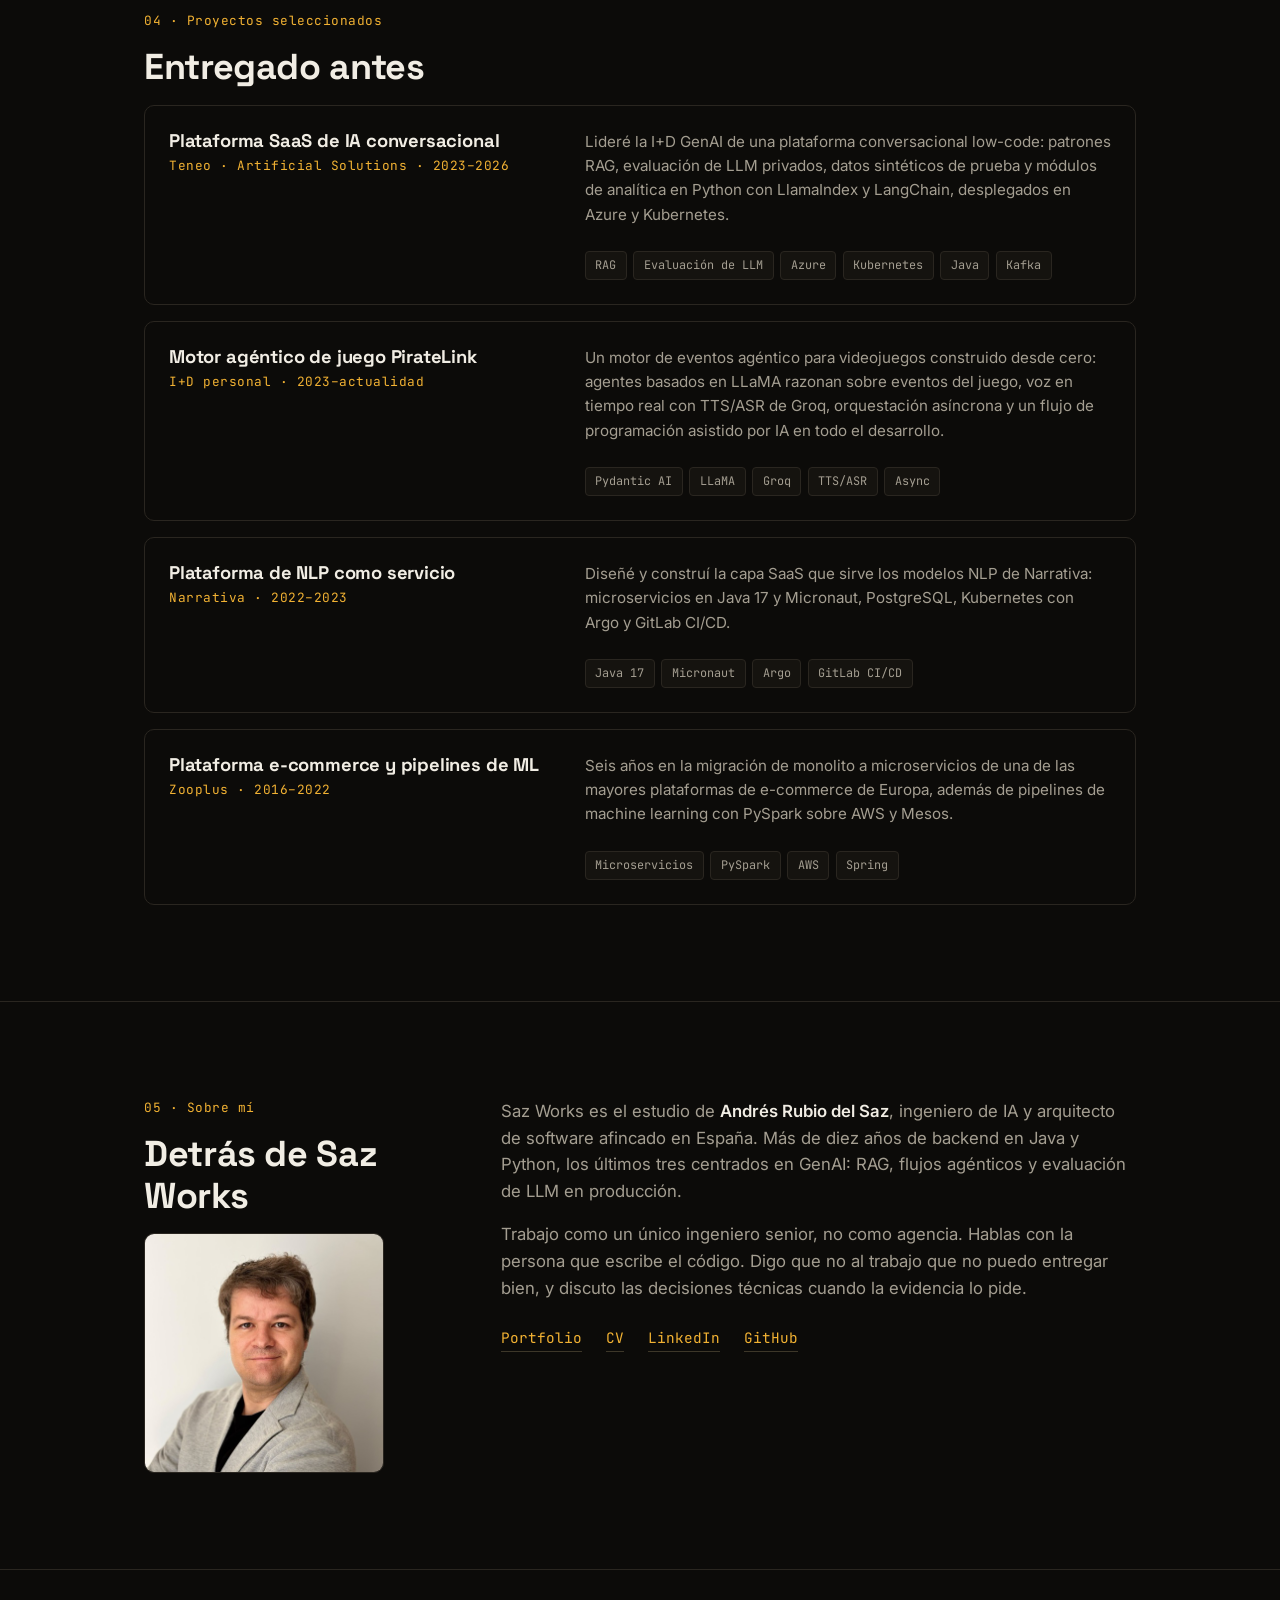
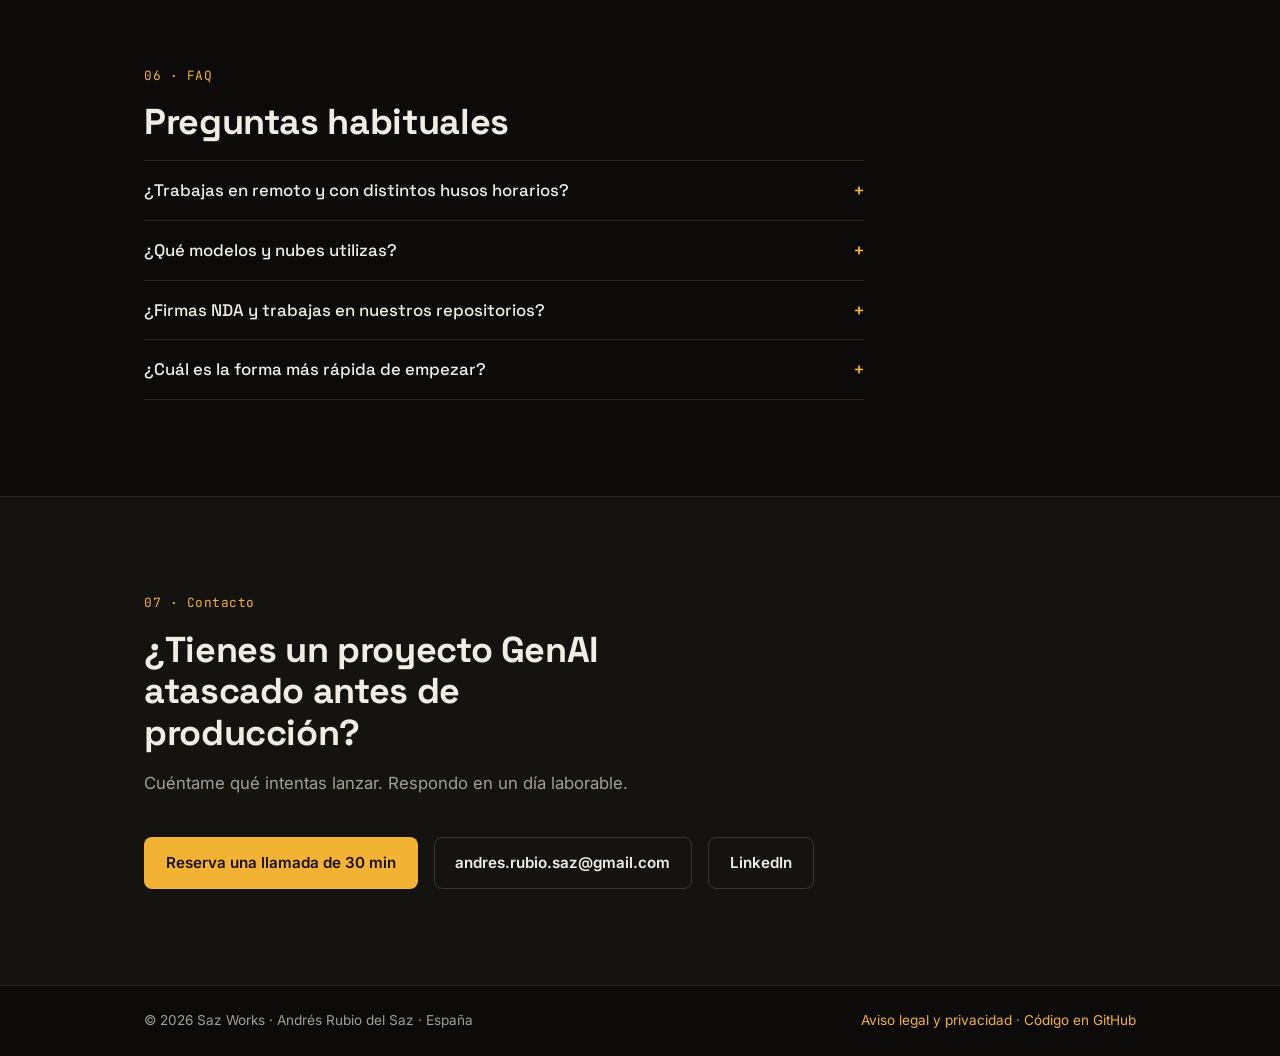
==== commit d2201f21: "Add portrait to the About section on both pages Square crop at 480px and 960px with srcset, lazy-loa" ====
--- a/es/index.html
+++ b/es/index.html
@@ -17,8 +17,14 @@
   <meta property="og:description" content="Ingeniería GenAI en producción: flujos agénticos, pipelines RAG y plataformas LLM que pasan de la demo a producción.">
   <meta property="og:site_name" content="Saz Works">
   <meta property="og:locale" content="es_ES">
-  <meta name="twitter:card" content="summary">
-  <link rel="icon" href="data:image/svg+xml,<svg xmlns='http://www.w3.org/2000/svg' viewBox='0 0 100 100'><rect width='100' height='100' rx='18' fill='%230c0b09'/><text x='50' y='72' text-anchor='middle' font-size='64' font-weight='700' font-family='system-ui' fill='%23f2b233'>S</text></svg>">
+  <meta property="og:image" content="https://andresrubio.github.io/sazworks/assets/og.png">
+  <meta property="og:image:width" content="1200">
+  <meta property="og:image:height" content="630">
+  <meta property="og:image:alt" content="Saz Works — Sistemas de IA que entregan software">
+  <meta name="twitter:card" content="summary_large_image">
+  <link rel="icon" href="../favicon.ico" sizes="32x32">
+  <link rel="icon" href="../favicon.svg" type="image/svg+xml">
+  <link rel="apple-touch-icon" href="../assets/apple-touch-icon.png">
   <link rel="preconnect" href="https://fonts.googleapis.com">
   <link rel="preconnect" href="https://fonts.gstatic.com" crossorigin>
   <link href="https://fonts.googleapis.com/css2?family=Space+Grotesk:wght@500;700&family=Inter:wght@400;500;600&family=JetBrains+Mono:wght@400;500&display=swap" rel="stylesheet">
@@ -30,6 +36,8 @@
     "@type": "ProfessionalService",
     "name": "Saz Works",
     "url": "https://andresrubio.github.io/sazworks/es/",
+    "logo": "https://andresrubio.github.io/sazworks/assets/icon-512.png",
+    "image": "https://andresrubio.github.io/sazworks/assets/og.png",
     "inLanguage": "es",
     "description": "Estudio de ingeniería de IA que construye GenAI en producción: flujos agénticos, pipelines RAG y plataformas LLM sobre Azure y Kubernetes.",
     "email": "andres.rubio.saz@gmail.com",
@@ -39,6 +47,7 @@
       "@type": "Person",
       "name": "Andrés Rubio del Saz",
       "jobTitle": "Ingeniero de IA y arquitecto de software",
+      "image": "https://andresrubio.github.io/sazworks/assets/andres-960.jpg",
       "sameAs": [
         "https://www.linkedin.com/in/andresrubiodelsaz",
         "https://github.com/AndresRubio",
@@ -315,6 +324,7 @@
         <div>
           <p class="section-kicker">05 · Sobre mí</p>
           <h2>Detrás de Saz Works</h2>
+          <img class="portrait" src="../assets/andres-480.jpg" srcset="../assets/andres-480.jpg 480w, ../assets/andres-960.jpg 960w" sizes="(max-width: 760px) 160px, 240px" width="480" height="480" alt="Andrés Rubio del Saz" loading="lazy" decoding="async">
         </div>
         <div class="about-body">
           <p>
@@ -337,6 +347,39 @@
         </div>
       </div>
     </section>
+
+    <!--
+      TESTIMONIOS — descomenta esta sección cuando tengas 2 o 3 citas reales.
+      Pídelas a excompañeros o clientes de Teneo, Narrativa o Zooplus. Menos de 40 palabras
+      cada una, siempre con nombre, cargo y empresa. Nunca publiques citas inventadas.
+
+    <section id="testimonials" class="section reveal">
+      <div class="container">
+        <p class="section-kicker">06 · Qué dicen los clientes</p>
+        <h2>En sus palabras</h2>
+        <div class="card-grid card-grid-3 quotes">
+          <figure class="card quote">
+            <blockquote>
+              <p>«La cita va aquí. Concreta, sobre el resultado, menos de cuarenta palabras.»</p>
+            </blockquote>
+            <figcaption><strong>Nombre Apellido</strong><span>Cargo · Empresa</span></figcaption>
+          </figure>
+          <figure class="card quote">
+            <blockquote>
+              <p>«La cita va aquí.»</p>
+            </blockquote>
+            <figcaption><strong>Nombre Apellido</strong><span>Cargo · Empresa</span></figcaption>
+          </figure>
+          <figure class="card quote">
+            <blockquote>
+              <p>«La cita va aquí.»</p>
+            </blockquote>
+            <figcaption><strong>Nombre Apellido</strong><span>Cargo · Empresa</span></figcaption>
+          </figure>
+        </div>
+      </div>
+    </section>
+    -->
 
     <section id="faq" class="section reveal">
       <div class="container">
@@ -380,7 +423,7 @@
   <footer class="site-footer">
     <div class="container footer-inner">
       <p>&copy; 2026 Saz Works · Andrés Rubio del Saz · España</p>
-      <p><a href="https://github.com/AndresRubio/sazworks" target="_blank" rel="noopener">Código en GitHub</a></p>
+      <p><a href="legal/">Aviso legal y privacidad</a> · <a href="https://github.com/AndresRubio/sazworks" target="_blank" rel="noopener">Código en GitHub</a></p>
     </div>
   </footer>
 
--- a/styles.css
+++ b/styles.css
@@ -458,6 +458,15 @@
   gap: var(--space-4);
 }
 
+.portrait {
+  display: block;
+  width: 240px;
+  height: auto;
+  border-radius: var(--radius);
+  border: 1px solid var(--border);
+  margin-top: var(--space-2);
+}
+
 .about-body p { font-size: 1.05rem; max-width: 60ch; }
 
 .about-links {
@@ -477,6 +486,7 @@
 
 @media (max-width: 760px) {
   .about-grid { grid-template-columns: 1fr; gap: var(--space-2); }
+  .portrait { width: 160px; }
 }
 
 /* FAQ */
@@ -509,6 +519,25 @@
 }
 .faq-list details[open] summary::after { content: "−"; }
 .faq-list details p { margin: var(--space-2) 0 0; max-width: 62ch; }
+
+/* Testimonials */
+
+.quote { margin: 0; }
+.quote blockquote { margin: 0 0 var(--space-2); }
+.quote blockquote p { font-size: 1.02rem; color: var(--text); }
+.quote figcaption { display: flex; flex-direction: column; font-size: 0.88rem; color: var(--text-dim); margin-top: auto; }
+.quote figcaption strong { color: var(--text); }
+
+/* Legal pages */
+
+.legal .section { border-top: none; padding-top: var(--space-4); }
+.prose { max-width: 72ch; }
+.prose h1 { font-size: clamp(1.9rem, 4vw, 2.6rem); }
+.prose h2 { font-size: 1.25rem; margin-top: var(--space-4); }
+.legal-updated { font-family: var(--font-mono); font-size: 0.8rem; }
+.plain-list { list-style: none; padding: 0; margin: 0 0 var(--space-2); color: var(--text-dim); }
+.plain-list li { padding: 0.25rem 0; }
+.fill-in { color: var(--accent); font-family: var(--font-mono); font-size: 0.9em; }
 
 /* Contact */
 
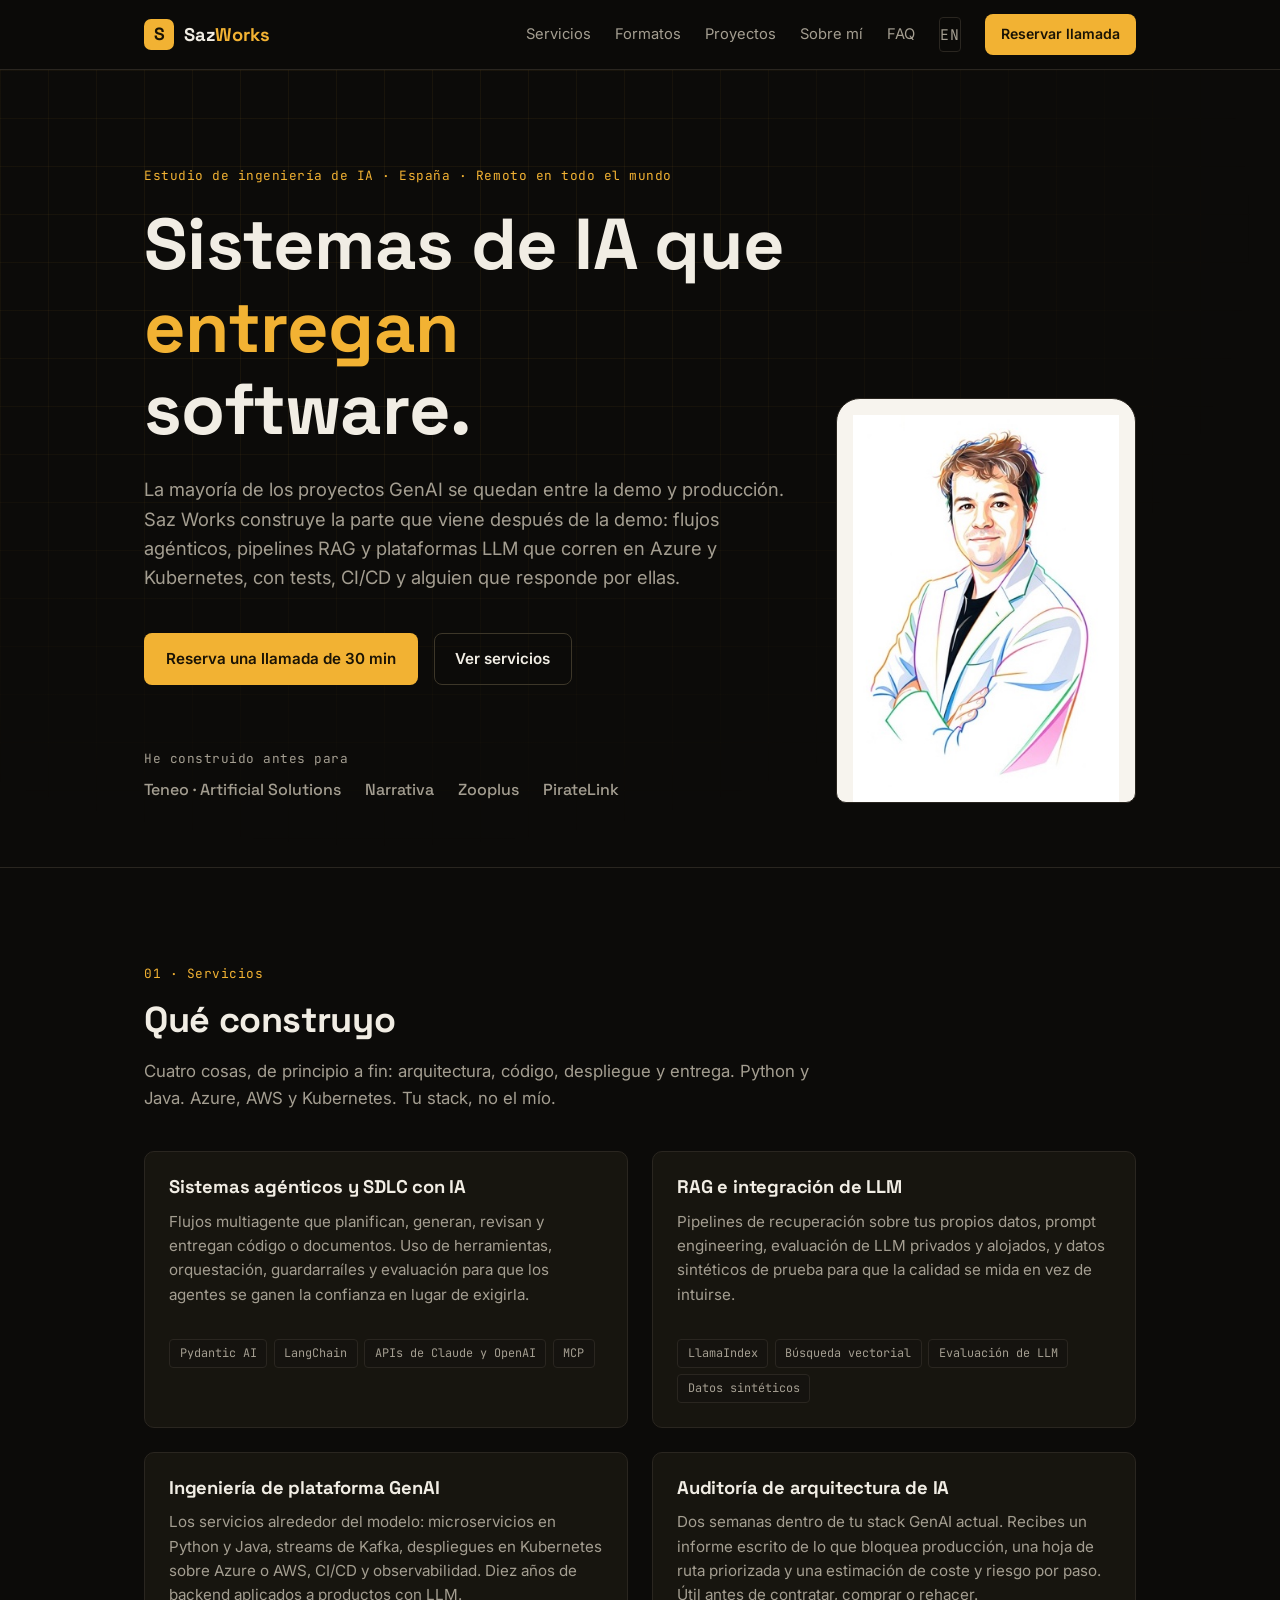
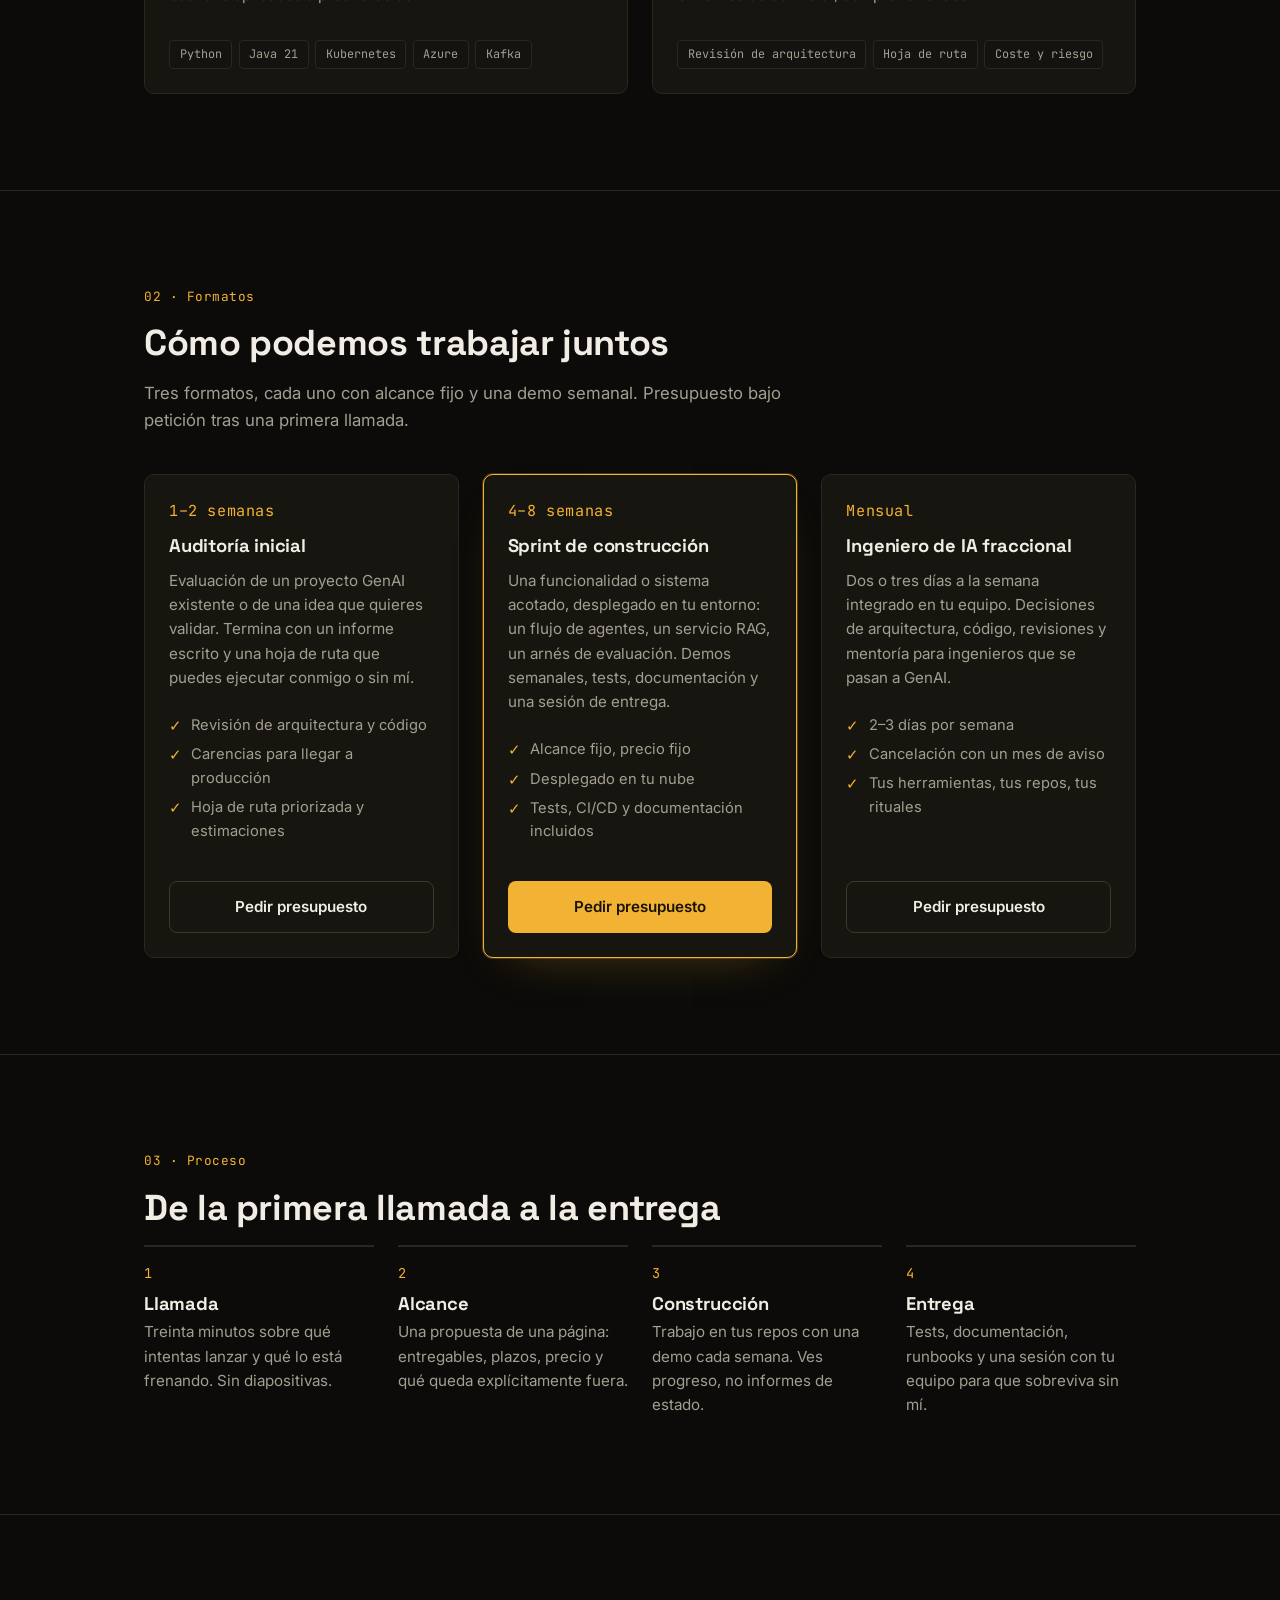
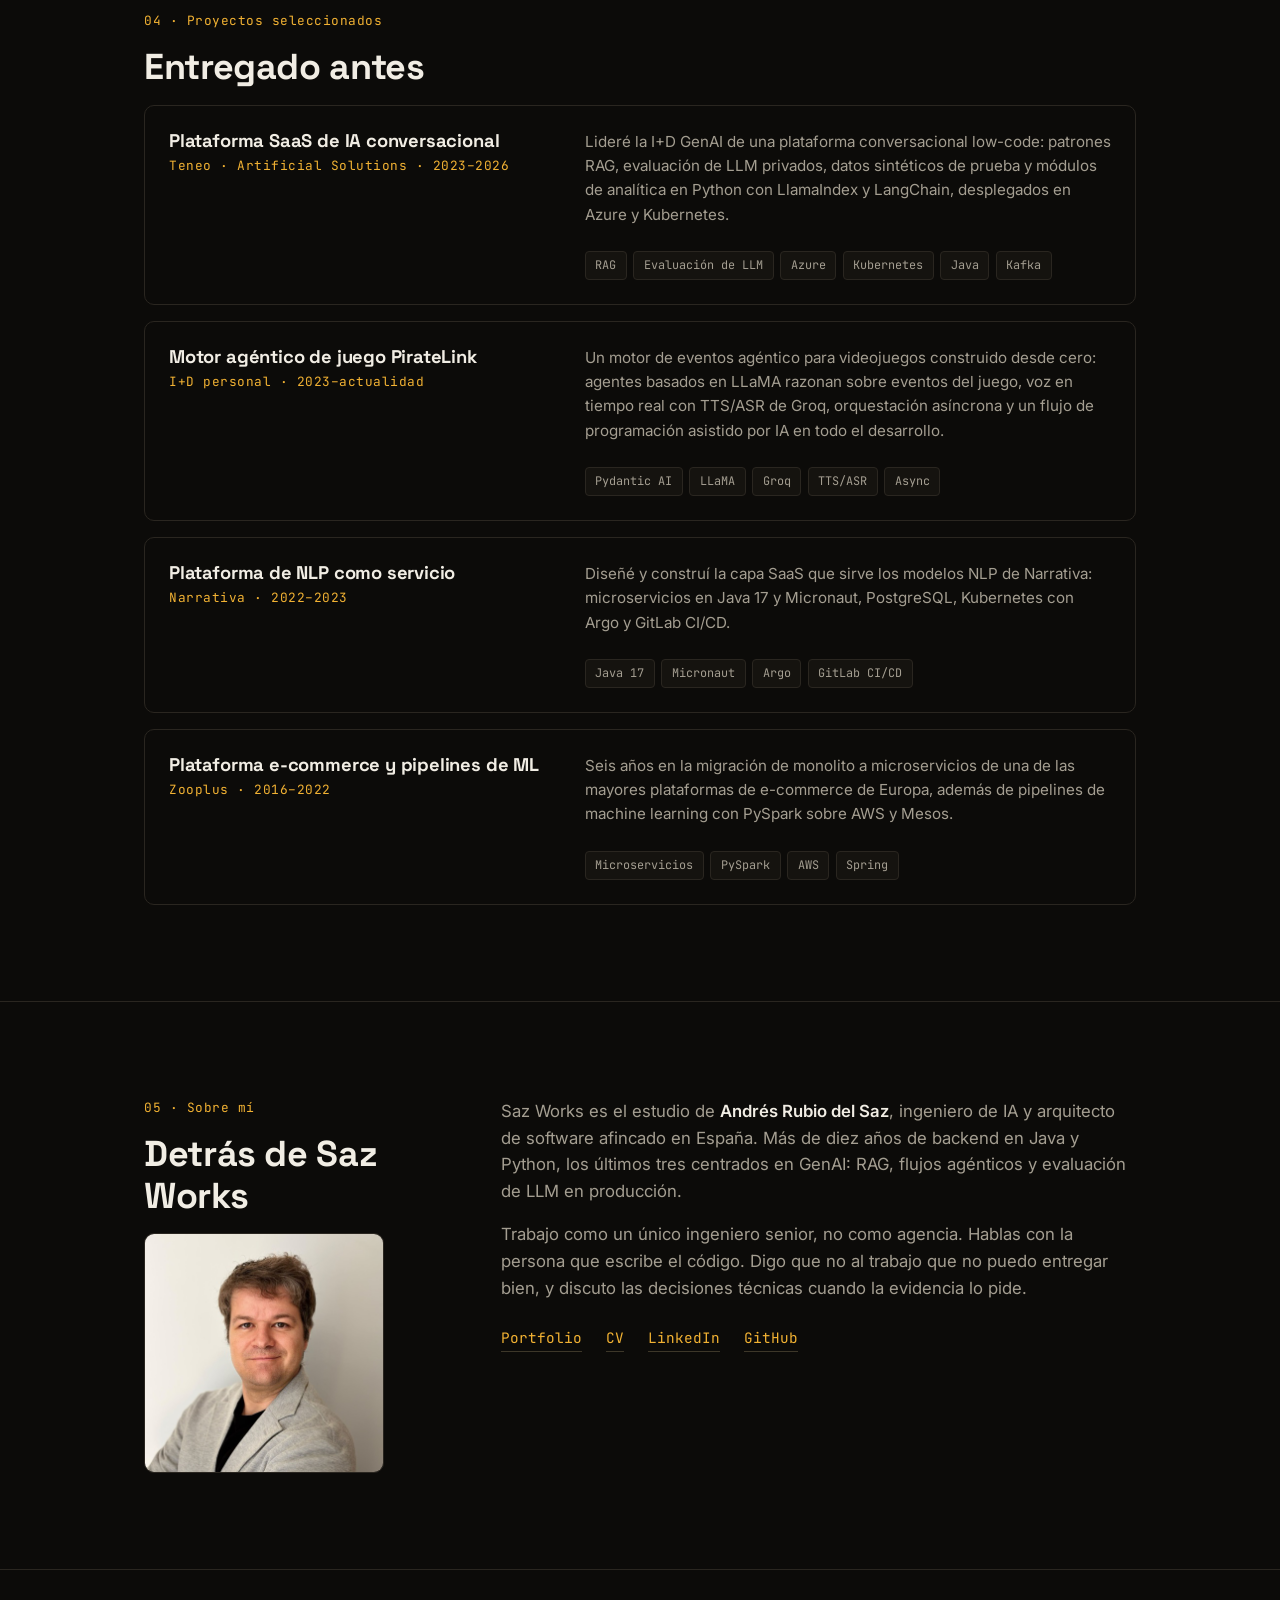
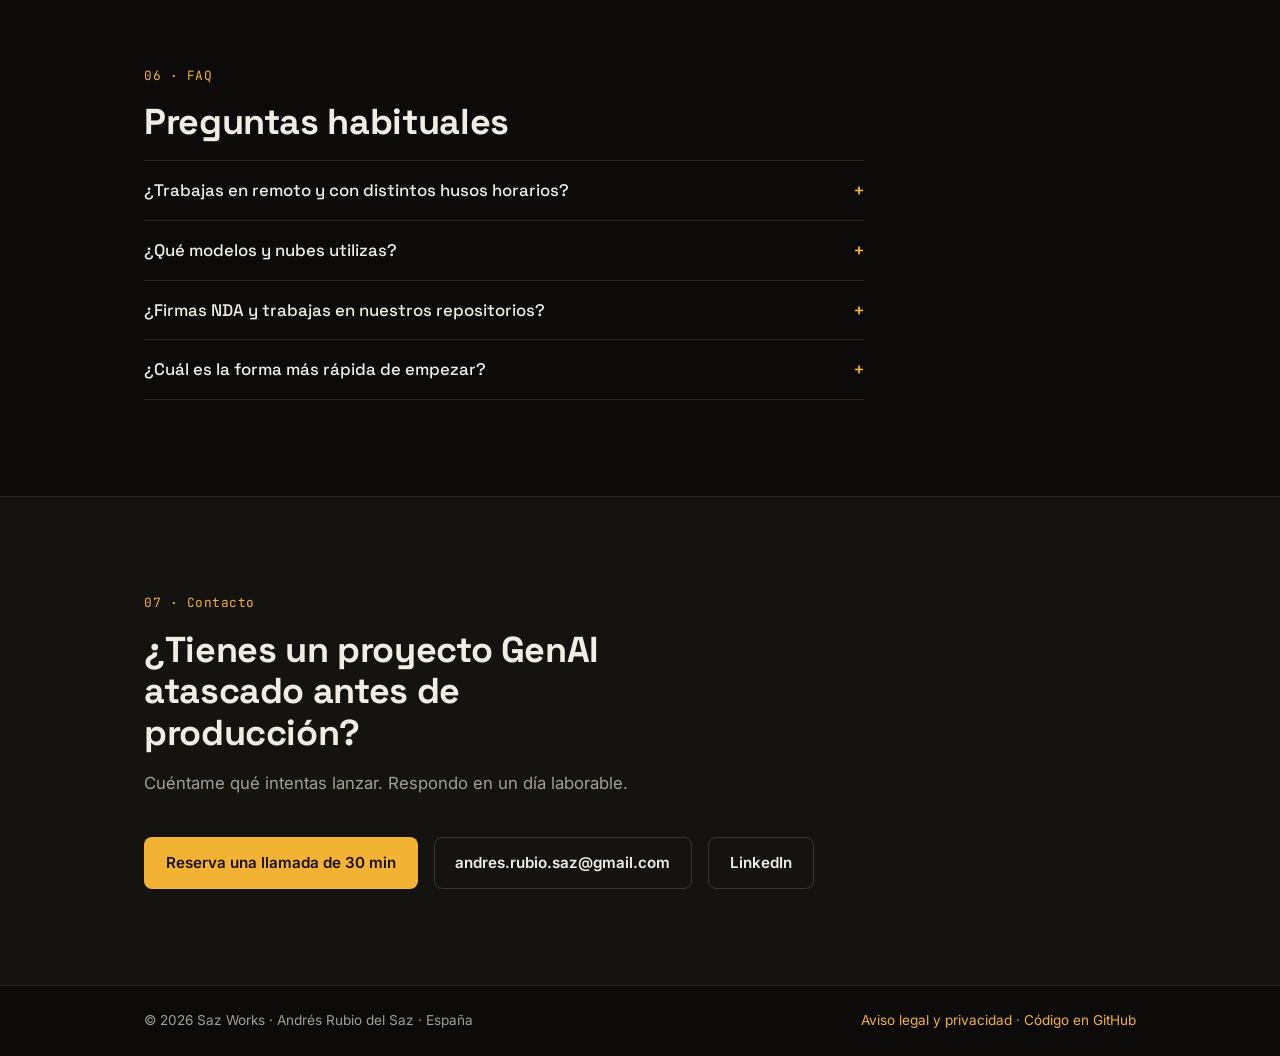
==== commit de8835a2: "Add illustrated portrait to the hero Two-column hero on desktop with the illustration in a light pan" ====
--- a/es/index.html
+++ b/es/index.html
@@ -85,7 +85,8 @@
 
   <main id="main">
     <section id="top" class="hero">
-      <div class="container">
+      <div class="container hero-grid">
+        <div class="hero-copy">
         <p class="eyebrow">Estudio de ingeniería de IA · España · Remoto en todo el mundo</p>
         <h1>Sistemas de IA que <span class="accent">entregan</span> software.</h1>
         <p class="hero-lead">
@@ -107,6 +108,10 @@
             <li>PirateLink</li>
           </ul>
         </div>
+        </div>
+        <figure class="hero-figure" aria-hidden="true">
+          <img src="../assets/andres-illustration-480.jpg" srcset="../assets/andres-illustration-480.jpg 330w, ../assets/andres-illustration-960.jpg 660w" sizes="(max-width: 900px) 0px, 330px" width="330" height="480" alt="" decoding="async">
+        </figure>
       </div>
     </section>
 
--- a/styles.css
+++ b/styles.css
@@ -258,6 +258,35 @@
 
 .hero .container { position: relative; }
 
+.hero-grid {
+  display: grid;
+  grid-template-columns: minmax(0, 1fr) auto;
+  gap: var(--space-4);
+  align-items: end;
+}
+
+.hero-figure {
+  margin: 0;
+  width: 300px;
+  padding: var(--space-2) var(--space-2) 0;
+  background: #f7f4ee;
+  border: 1px solid var(--border);
+  border-radius: 24px 24px var(--radius) var(--radius);
+  overflow: hidden;
+  align-self: end;
+}
+
+.hero-figure img {
+  display: block;
+  width: 100%;
+  height: auto;
+}
+
+@media (max-width: 900px) {
+  .hero-grid { grid-template-columns: 1fr; }
+  .hero-figure { display: none; }
+}
+
 .eyebrow,
 .section-kicker,
 .plan-length,
